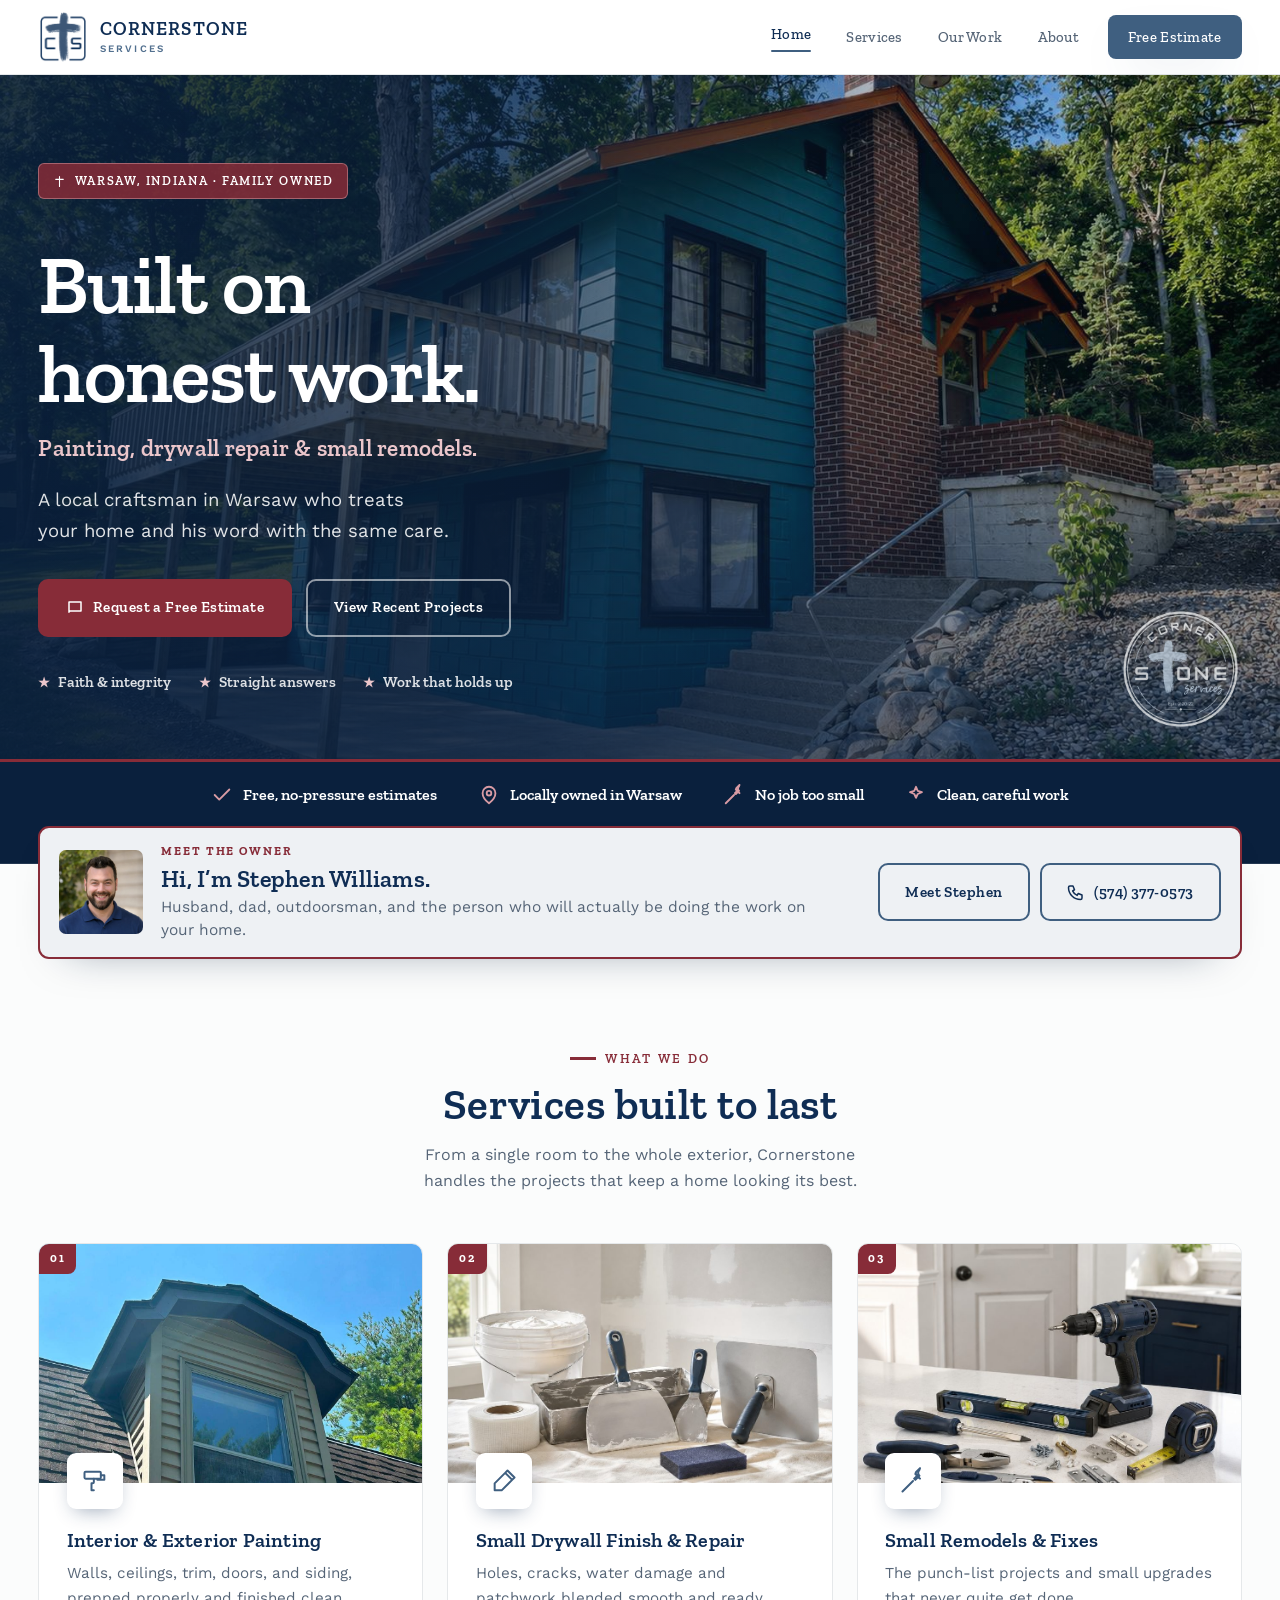
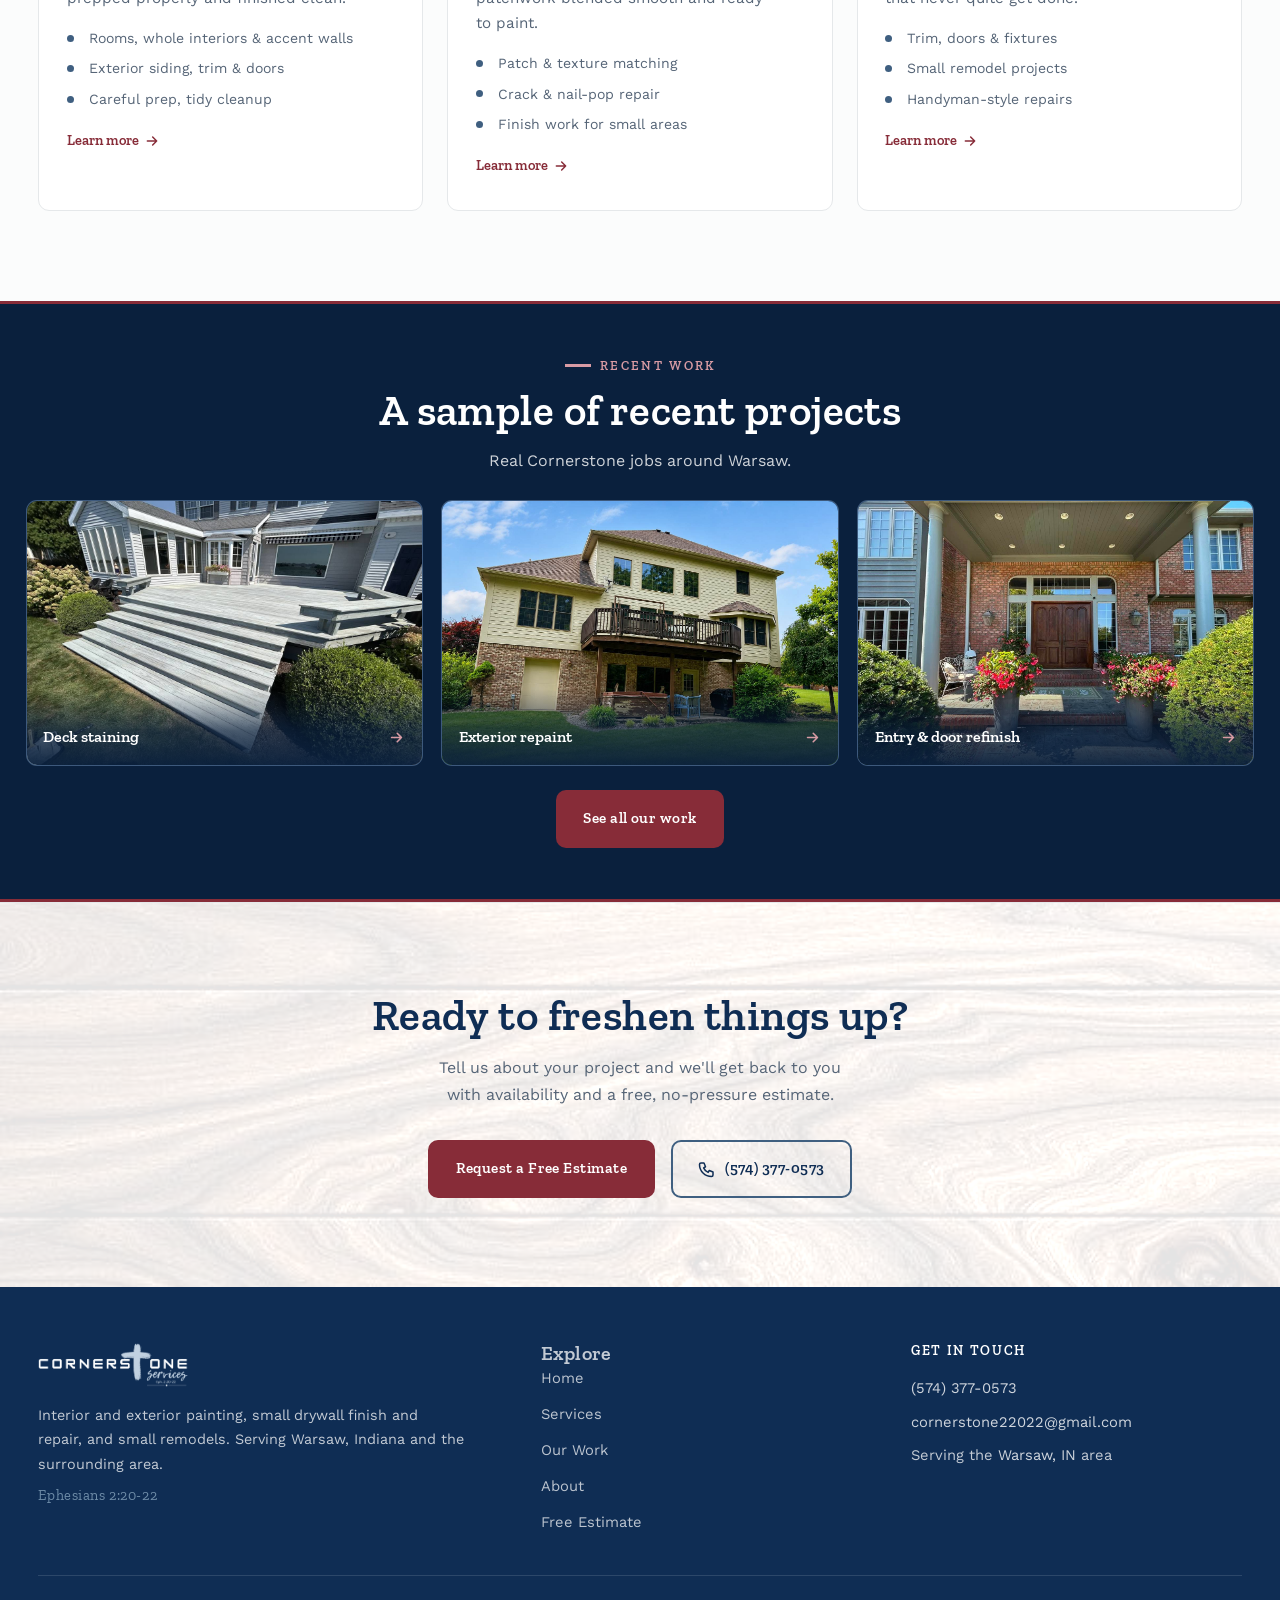
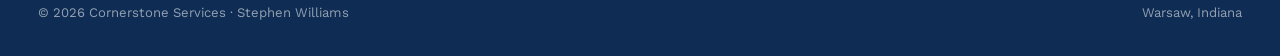
==== index.html @ 79e2321c "Enlarge the reels, centre the copy beside them, label the lightbox flip The clip now keeps its nativ" ====
<!DOCTYPE html>
<html lang="en">
<head>
<meta charset="UTF-8">
<meta name="viewport" content="width=device-width, initial-scale=1">
<meta name="color-scheme" content="light">
<meta name="supported-color-schemes" content="light">
<title>Cornerstone Services | House Painter in Warsaw, IN</title>
<meta name="description" content="Interior & exterior painting, small drywall finish and repair, and small remodels in Warsaw, Indiana. Honest, careful work from Stephen Williams. Request a free estimate.">
<link rel="canonical" href="https://alexharper24.github.io/cornerstone-services/">
<meta name="geo.region" content="US-IN"><meta name="geo.placename" content="Warsaw, Indiana">
<meta name="theme-color" content="#0F2D54">
<meta property="og:type" content="website">
<meta property="og:title" content="Cornerstone Services | Painting & Repairs in Warsaw, IN">
<meta property="og:description" content="Interior & exterior painting, drywall repair, and small remodels in Warsaw, Indiana. Request a free estimate.">
<meta property="og:url" content="https://alexharper24.github.io/cornerstone-services/">
<meta property="og:image" content="https://alexharper24.github.io/cornerstone-services/img/stephen-headshot.jpg">
<meta property="og:site_name" content="Cornerstone Services">
<meta name="twitter:card" content="summary_large_image">
<link rel="icon" type="image/png" href="img/favicon.png">
<link rel="preconnect" href="https://fonts.googleapis.com">
<link rel="preconnect" href="https://fonts.gstatic.com" crossorigin>
<link href="https://fonts.googleapis.com/css2?family=Zilla+Slab:wght@400;500;600;700&family=Work+Sans:wght@400;500;600;700&display=swap" rel="stylesheet">
<link rel="stylesheet" href="style.css?v=23">
<script type="application/ld+json">
{
  "@context":"https://schema.org",
  "@type":"HousePainter",
  "name":"Cornerstone Services",
  "description":"Interior and exterior painting, small drywall finish and repair, and small remodels serving Warsaw, Indiana and the surrounding area.",
  "image":"https://alexharper24.github.io/cornerstone-services/img/stephen-headshot.jpg",
  "url":"https://alexharper24.github.io/cornerstone-services/",
  "telephone":"+1-574-377-0573",
  "email":"cornerstone22022@gmail.com",
  "founder":"Stephen Williams",
  "priceRange":"$$",
  "address":{"@type":"PostalAddress","addressLocality":"Warsaw","addressRegion":"IN","addressCountry":"US"},
  "areaServed":"Warsaw, Indiana and surrounding area",
  "slogan":"Built on a solid foundation."
}
</script>
</head>
<body>

<!-- ===== HEADER ===== -->
<header class="nav">
  <div class="wrap">
    <a href="index.html" class="brand" aria-label="Cornerstone Services home">
      <img class="mark" src="img/logo-icon.png" alt="Cornerstone Services logo">
      <span class="name">CORNERSTONE<span>Services</span></span>
    </a>
    <nav class="nav-links" id="navLinks">
      <a href="index.html" class="active">Home</a>
      <a href="services.html">Services</a>
      <a href="work.html">Our Work</a>
      <a href="about.html">About</a>
      <a href="contact.html" class="nav-cta">Free Estimate</a>
    </nav>
    <button class="nav-toggle" id="navToggle" aria-label="Menu" aria-expanded="false">
      <span></span><span></span><span></span>
    </button>
  </div>
</header>

<!-- ===== HERO: wooded, project-led ===== -->
<section class="hero">
  <img class="hero-photo" src="img/work-exterior-paint.jpg?v=2" alt="Exterior repaint on a wooded lot in the Warsaw, Indiana area" width="1500" height="1125">
  <img class="hero-badge" src="img/logo-round-light.png" alt="">
  <div class="wrap reveal">
    <div class="hero-copy">
      <span class="hero-eyebrow">
        <svg viewBox="0 0 24 24" fill="none" stroke="currentColor" stroke-width="2" stroke-linecap="round" stroke-linejoin="round"><path d="M12 3v18M5 8h14"/></svg>
        Warsaw, Indiana &middot; Family Owned
      </span>

      <h1>Built on honest work.</h1>
      <p class="hero-sub">Painting, drywall repair &amp; small remodels.</p>

      <p class="lead">A local craftsman in Warsaw who treats your home and his word with the same care.</p>

      <div class="hero-cta">
        <a href="contact.html" class="btn btn-red">
          <svg viewBox="0 0 24 24" fill="none" stroke="currentColor" stroke-width="2" stroke-linecap="round" stroke-linejoin="round"><path d="M4 4h16v12H5.2L4 17.5z"/></svg>
          Request a Free Estimate
        </a>
        <a href="work.html" class="btn btn-outline-light">View Recent Projects</a>
      </div>

      <div class="hero-trust">
        <span>Faith &amp; integrity</span>
        <span>Straight answers</span>
        <span>Work that holds up</span>
      </div>
    </div>
  </div>
</section>

<!-- ===== TRUST STRIP ===== -->
<section class="stats">
  <div class="wrap reveal">
    <div class="stat"><span class="ic"><svg viewBox="0 0 24 24" fill="none" stroke="currentColor" stroke-width="2" stroke-linecap="round" stroke-linejoin="round"><path d="M20 6L9 17l-5-5"/></svg></span>Free, no-pressure estimates</div>
    <div class="stat"><span class="ic"><svg viewBox="0 0 24 24" fill="none" stroke="currentColor" stroke-width="2" stroke-linecap="round" stroke-linejoin="round"><path d="M12 21s7-5.5 7-11a7 7 0 0 0-14 0c0 5.5 7 11 7 11z"/><circle cx="12" cy="10" r="2.5"/></svg></span>Locally owned in Warsaw</div>
    <div class="stat"><span class="ic"><svg viewBox="0 0 24 24" fill="none" stroke="currentColor" stroke-width="2" stroke-linecap="round" stroke-linejoin="round"><path d="M14 6l4 4M3 21l9-9M17.5 2.5a3.5 3.5 0 0 0 0 5L14 11l-1-1 3.5-3.5a1.5 1.5 0 0 1-2-2L18 1z"/></svg></span>No job too small</div>
    <div class="stat"><span class="ic"><svg viewBox="0 0 24 24" fill="none" stroke="currentColor" stroke-width="2" stroke-linecap="round" stroke-linejoin="round"><path d="M12 3l1.9 4.6L18.5 9l-4.6 1.9L12 15l-1.9-4.1L5.5 9l4.6-1.4z"/></svg></span>Clean, careful work</div>
  </div>
</section>

<!-- ===== COMPACT STEPHEN INTRODUCTION (moved up, links to About) ===== -->
<section class="owner-strip">
  <div class="wrap reveal">
    <img src="img/stephen-headshot.jpg?v=3" alt="Stephen Williams, owner of Cornerstone Services in Warsaw, Indiana" width="1000" height="1249">
    <div>
      <span class="owner-kicker">Meet the Owner</span>
      <h2>Hi, I&rsquo;m Stephen Williams.</h2>
      <p>Husband, dad, outdoorsman, and the person who will actually be doing the work on your home.</p>
    </div>
    <div class="owner-actions">
      <a href="about.html" class="btn btn-ghost">Meet Stephen</a>
      <a href="tel:+15743770573" class="btn btn-ghost">
        <svg viewBox="0 0 24 24" fill="none" stroke="currentColor" stroke-width="2" stroke-linecap="round" stroke-linejoin="round"><path d="M4 4h4l2 5-2.5 1.5a11 11 0 0 0 6 6L15 14l5 2v4a2 2 0 0 1-2 2A16 16 0 0 1 2 6a2 2 0 0 1 2-2z"/></svg>
        (574) 377-0573
      </a>
    </div>
  </div>
</section>

<!-- ===== SERVICES ===== -->
<section>
  <div class="wrap">
    <div class="sec-head reveal">
      <span class="kicker">What We Do</span>
      <h2>Services built to last</h2>
      <p>From a single room to the whole exterior, Cornerstone handles the projects that keep a home looking its best.</p>
    </div>
    <div class="svc-grid">
      <a href="service-painting.html" class="svc-card has-photo reveal">
        <span class="svc-no">01</span>
        <div class="svc-photo"><img src="img/work-alcove-after.jpg" alt="Freshly painted window alcove trim and fascia on a Warsaw, IN home" width="1200" height="900" loading="lazy"></div>
        <div class="ic"><svg viewBox="0 0 24 24" fill="none" stroke="currentColor" stroke-width="1.7" stroke-linecap="round" stroke-linejoin="round"><rect x="3" y="4" width="14" height="6" rx="1"/><path d="M17 7h3v4h-6M11 10v3a1 1 0 0 1-1 1H9v6h2"/></svg></div>
        <h3>Interior &amp; Exterior Painting</h3>
        <p>Walls, ceilings, trim, doors, and siding, prepped properly and finished clean.</p>
        <ul>
          <li>Rooms, whole interiors &amp; accent walls</li>
          <li>Exterior siding, trim &amp; doors</li>
          <li>Careful prep, tidy cleanup</li>
        </ul>
        <span class="card-more">Learn more <svg viewBox="0 0 24 24" fill="none" stroke="currentColor" stroke-width="2.2" stroke-linecap="round" stroke-linejoin="round"><path d="M5 12h14M13 6l6 6-6 6"/></svg></span>
      </a>
      <a href="service-drywall.html" class="svc-card has-photo reveal">
        <span class="svc-no">02</span>
        <div class="svc-photo"><img src="img/svc-drywall.jpg" alt="Drywall knives, joint compound, tape and sanding sponge in a room being patched" width="900" height="675" loading="lazy"></div>
        <div class="ic"><svg viewBox="0 0 24 24" fill="none" stroke="currentColor" stroke-width="1.7" stroke-linecap="round" stroke-linejoin="round"><path d="M15 3l6 6-2 2-6-6zM13 5L4 14v6h6l9-9"/></svg></div>
        <h3>Small Drywall Finish &amp; Repair</h3>
        <p>Holes, cracks, water damage and patchwork blended smooth and ready to paint.</p>
        <ul>
          <li>Patch &amp; texture matching</li>
          <li>Crack &amp; nail-pop repair</li>
          <li>Finish work for small areas</li>
        </ul>
        <span class="card-more">Learn more <svg viewBox="0 0 24 24" fill="none" stroke="currentColor" stroke-width="2.2" stroke-linecap="round" stroke-linejoin="round"><path d="M5 12h14M13 6l6 6-6 6"/></svg></span>
      </a>
      <a href="service-remodel.html" class="svc-card has-photo reveal">
        <span class="svc-no">03</span>
        <div class="svc-photo"><img src="img/svc-remodel.jpg" alt="Cordless drill, level, tape measure and hinges laid out for a small remodel" width="900" height="675" loading="lazy"></div>
        <div class="ic"><svg viewBox="0 0 24 24" fill="none" stroke="currentColor" stroke-width="1.7" stroke-linecap="round" stroke-linejoin="round"><path d="M14 6l4 4M3 21l9-9M17.5 2.5a3.5 3.5 0 0 0 0 5L14 11l-1-1 3.5-3.5a1.5 1.5 0 0 1-2-2L18 1z"/></svg></div>
        <h3>Small Remodels &amp; Fixes</h3>
        <p>The punch-list projects and small upgrades that never quite get done.</p>
        <ul>
          <li>Trim, doors &amp; fixtures</li>
          <li>Small remodel projects</li>
          <li>Handyman-style repairs</li>
        </ul>
        <span class="card-more">Learn more <svg viewBox="0 0 24 24" fill="none" stroke="currentColor" stroke-width="2.2" stroke-linecap="round" stroke-linejoin="round"><path d="M5 12h14M13 6l6 6-6 6"/></svg></span>
      </a>
    </div>
  </div>
</section>

<!-- ===== RECENT WORK (3-up sample, links to Our Work) ===== -->
<section class="sec-dark work-3up-band">
  <div class="wrap">
    <div class="sec-head light center reveal">
      <span class="kicker">Recent Work</span>
      <h2>A sample of recent projects</h2>
      <p>Real Cornerstone jobs around Warsaw.</p>
    </div>
  </div>
  <div class="work-3up">
      <a class="work-card reveal" href="work.html">
        <img src="img/work-deck-after.jpg" alt="Multi level wood deck and steps stained a light grey" width="1200" height="900" loading="lazy">
        <span class="work-label">Deck staining
          <svg viewBox="0 0 24 24" fill="none" stroke="currentColor" stroke-width="2.2" stroke-linecap="round" stroke-linejoin="round"><path d="M5 12h14M13 6l6 6-6 6"/></svg>
        </span>
      </a>
      <a class="work-card reveal" href="work.html">
        <img src="img/work-exterior-home.jpg?v=2" alt="Freshly painted two-story home exterior in the Warsaw, IN area" width="1500" height="1125" loading="lazy">
        <span class="work-label">Exterior repaint
          <svg viewBox="0 0 24 24" fill="none" stroke="currentColor" stroke-width="2.2" stroke-linecap="round" stroke-linejoin="round"><path d="M5 12h14M13 6l6 6-6 6"/></svg>
        </span>
      </a>
      <a class="work-card reveal" href="work.html">
        <img src="img/work-entry-1.jpg" alt="Refinished front entrance with stained wood doors and painted portico" width="1500" height="1125" loading="lazy">
        <span class="work-label">Entry &amp; door refinish
          <svg viewBox="0 0 24 24" fill="none" stroke="currentColor" stroke-width="2.2" stroke-linecap="round" stroke-linejoin="round"><path d="M5 12h14M13 6l6 6-6 6"/></svg>
        </span>
      </a>
  </div>
  <div class="wrap">
    <div class="work-3up-more reveal">
      <a href="work.html" class="btn btn-red">See all our work</a>
    </div>
  </div>
</section>

<!-- ===== CTA RIBBON ===== -->
<section class="cta-ribbon">
  <div class="wrap reveal">
    <h2>Ready to freshen things up?</h2>
    <p>Tell us about your project and we'll get back to you with availability and a free, no-pressure estimate.</p>
    <div class="actions">
      <a href="contact.html" class="btn btn-red">Request a Free Estimate</a>
      <a href="tel:+15743770573" class="btn btn-outline-light">
        <svg viewBox="0 0 24 24" fill="none" stroke="currentColor" stroke-width="2" stroke-linecap="round" stroke-linejoin="round"><path d="M4 4h4l2 5-2.5 1.5a11 11 0 0 0 6 6L15 14l5 2v4a2 2 0 0 1-2 2A16 16 0 0 1 2 6a2 2 0 0 1 2-2z"/></svg>
        (574) 377-0573
      </a>
    </div>
  </div>
</section>

<!-- ===== FOOTER ===== -->
<footer class="footer">
  <div class="wrap">
    <div class="cols">
      <div>
        <img class="flogo" src="img/logo-mark-dark.png" alt="Cornerstone Services">
        <p>Interior and exterior painting, small drywall finish and repair, and small remodels. Serving Warsaw, Indiana and the surrounding area.</p>
        <p class="footer-verse">Ephesians 2:20-22</p>
      </div>
      <div>
        <h3>Explore</h3>
        <ul>
          <li><a href="index.html">Home</a></li>
          <li><a href="services.html">Services</a></li>
          <li><a href="work.html">Our Work</a></li>
          <li><a href="about.html">About</a></li>
          <li><a href="contact.html">Free Estimate</a></li>
        </ul>
      </div>
      <div>
        <h4>Get in touch</h4>
        <div class="fcontact">
          <a href="tel:+15743770573">(574) 377-0573</a>
          <a href="mailto:cornerstone22022@gmail.com">cornerstone22022@gmail.com</a>
          <span>Serving the <a href="https://www.google.com/maps/search/?api=1&amp;query=Warsaw%2C+IN">Warsaw, IN</a> area</span>
        </div>
      </div>
    </div>
    <div class="footer-bottom">
      <span>&copy; <span id="year">2026</span> Cornerstone Services · Stephen Williams</span>
      <span>Warsaw, Indiana</span>
    </div>
  </div>
</footer>

<script src="main.js?v=13"></script>
</body>
</html>
---- style.css ----
/* =========================================================
   Cornerstone Services — style.css
   Palette + type + layout + components. Recolor from :root.
   ========================================================= */

:root{
  /* iOS Safari inverts pages that do not declare a scheme. */
  color-scheme: light only !important;
  /* Brand palette (from brand sheet) */
  --ink:#0F2D54;          /* dark slate  */
  --ink-2:#1A3D5E;
  --green:#6E8CA8;
  --green-deep:#52708F;
  --blue:#3F5F80;
  --blue-deep:#2F4D6A;
  --mist:#EEF1F4;
  --white:#ffffff;

  /* Derived neutrals */
  --paper:#fbfcfc;
  --line:#e5e8ea;
  --ink-soft:#566577;
  --ink-faint:#8492A1;

  --maxw:1200px;
  --radius:16px;
  --radius-lg:22px;
  --shadow:0 24px 60px -28px rgba(15,45,84,.45);
  --shadow-sm:0 10px 30px -18px rgba(15,45,84,.4);
  --shadow-blue:0 18px 40px -20px rgba(63,95,128,.55);

  --head:'Zilla Slab',Georgia,'Times New Roman',serif;
  --body:'Work Sans','Segoe UI',system-ui,sans-serif;

  --ease:cubic-bezier(.4,.15,.2,1);
}

*{box-sizing:border-box;margin:0;padding:0}
html{scroll-behavior:smooth}
body{
  font-family:var(--body);
  color:var(--ink);
  background:var(--paper);
  line-height:1.65;
  -webkit-font-smoothing:antialiased;
  overflow-x:hidden;
}
img{max-width:100%;display:block}
a{color:inherit;text-decoration:none}
a[href^="tel:"]{white-space:nowrap}

h1,h2,h3,h4,.brand .name{font-family:var(--head);font-weight:600;line-height:1.08;letter-spacing:.01em}
h1{font-size:clamp(2.2rem,5.5vw,4rem)}
h2{font-size:clamp(1.7rem,3.6vw,2.7rem)}
h3{font-size:1.25rem}
/* Minimize awkward line breaks / orphans site-wide */
h1,h2,h3,h4{text-wrap:balance}
p,li{text-wrap:pretty}
.sec-head p,.page-hero p,.cta-ribbon p,.hero p.lead,.about-lead{text-wrap:balance}

.wrap{width:min(92%,var(--maxw));margin-inline:auto}
section{padding:clamp(3.5rem,7vw,6rem) 0}

/* ---------- Buttons ---------- */
.btn{
  display:inline-flex;align-items:center;gap:.55rem;
  font-family:var(--head);font-weight:600;font-size:.95rem;letter-spacing:.03em;
  padding:.9rem 1.6rem;border-radius:999px;border:2px solid transparent;
  cursor:pointer;transition:transform .25s var(--ease),background .25s var(--ease),box-shadow .25s var(--ease),color .25s var(--ease);
  white-space:nowrap;
}
.btn svg{width:18px;height:18px}
.btn-primary{background:var(--blue);color:#fff;box-shadow:var(--shadow-blue)}
.btn-green{background:var(--green);color:#fff;box-shadow:0 18px 40px -20px rgba(110,140,168,.6)}
.btn-ghost{background:transparent;color:var(--ink);border-color:var(--line)}
.btn-ghost.on-dark{color:#fff;border-color:rgba(255,255,255,.4)}
.btn-white{background:#fff;color:var(--ink);box-shadow:0 14px 34px -18px rgba(0,0,0,.5)}
@media (hover:hover){
  .btn-primary:hover{transform:translateY(-3px);background:var(--blue-deep)}
  .btn-white:hover{transform:translateY(-3px);background:var(--mist)}
  .btn-green:hover{transform:translateY(-3px);background:var(--green-deep)}
  .btn-ghost:hover{transform:translateY(-3px);border-color:var(--blue);color:var(--blue)}
  .btn-ghost.on-dark:hover{border-color:#fff;background:rgba(255,255,255,.12);color:#fff}
}

/* ---------- Header / Nav ---------- */
.nav{
  position:sticky;top:0;z-index:100;
  background:rgba(255,255,255,.92);
  backdrop-filter:saturate(140%) blur(10px);
  -webkit-backdrop-filter:saturate(140%) blur(10px);
  border-bottom:1px solid var(--line);
}
.nav .wrap{display:flex;align-items:center;justify-content:space-between;gap:1rem;height:74px}
.brand{display:flex;align-items:center;gap:.7rem}
.brand .mark{width:50px;height:50px;object-fit:contain}
.brand .name{display:flex;flex-direction:column;font-size:1.18rem;color:var(--ink);letter-spacing:.06em;line-height:1}
.brand .name span{font-family:var(--body);font-weight:600;font-size:.62rem;letter-spacing:.22em;color:var(--green-deep);margin-top:.28rem;text-transform:uppercase}
.nav-links{display:flex;align-items:center;gap:.4rem}
.nav-links a{
  font-family:var(--head);font-weight:500;font-size:.92rem;letter-spacing:.02em;
  padding:.5rem .9rem;border-radius:8px;color:var(--ink-soft);transition:color .2s,background .2s;
}
.nav-links a.active{color:var(--ink)}
.nav-links a:not(.nav-cta).active::after{content:"";display:block;height:2px;background:var(--blue);border-radius:2px;margin-top:3px}
@media (hover:hover){.nav-links a:not(.nav-cta):hover{color:var(--ink);background:var(--mist)}}
.nav-cta{color:#fff !important;background:var(--blue);padding:.6rem 1.25rem !important;margin-left:.5rem;box-shadow:var(--shadow-blue)}
@media (hover:hover){.nav-cta:hover{background:var(--blue-deep) !important}}
.nav-toggle{display:none;background:none;border:0;width:44px;height:44px;cursor:pointer;padding:10px}
.nav-toggle span{display:block;height:2.5px;width:100%;background:var(--ink);border-radius:2px;transition:transform .3s var(--ease),opacity .2s}
.nav-toggle span+span{margin-top:6px}

/* ---------- Hero (full-width navy statement) ---------- */
.hero{position:relative;background:var(--ink);color:#fff;text-align:center;overflow:hidden;padding-block:0}
.hero::before{content:"";position:absolute;top:-38%;right:-6%;width:520px;height:520px;border-radius:50%;
  background:radial-gradient(circle,rgba(63,95,128,.42),transparent 62%);pointer-events:none}
.hero::after{content:"";position:absolute;bottom:-44%;left:-6%;width:460px;height:460px;border-radius:50%;
  background:radial-gradient(circle,rgba(110,140,168,.22),transparent 64%);pointer-events:none}
.hero .wrap{position:relative;max-width:900px;padding:clamp(3.2rem,7vw,5.4rem) 0}
.hero-eyebrow{display:inline-flex;align-items:center;gap:.55rem;font-family:var(--head);font-weight:600;
  font-size:.8rem;letter-spacing:.16em;text-transform:uppercase;color:#a9c0d6;
  background:rgba(255,255,255,.08);padding:.45rem .95rem;border-radius:999px;margin-bottom:1.5rem}
.hero-eyebrow svg{width:15px;height:15px}
.hero h1{color:#fff}
.hero h1 .accent{color:var(--green)}
.hero p.lead{font-size:1.14rem;color:rgba(255,255,255,.86);margin:1.2rem auto 2rem;max-width:46ch}
.hero-cta{display:flex;flex-wrap:wrap;gap:.9rem;justify-content:center}
.hero-verse{margin-top:2rem;font-size:.88rem;color:rgba(255,255,255,.6);display:flex;align-items:center;justify-content:center;gap:.7rem}
.hero-verse::before{content:"";width:30px;height:2px;background:var(--green);border-radius:2px}
.hero-badge{position:absolute;right:clamp(1rem,4vw,2.6rem);bottom:clamp(1rem,4vw,2rem);width:clamp(74px,9vw,116px);height:auto;opacity:.9;pointer-events:none;z-index:1}
@media (max-width:680px){.hero-badge{display:none}}

/* ---------- Trust strip ---------- */
.stats{background:var(--blue);color:#fff;padding-block:0}
.stats .wrap{display:flex;flex-wrap:wrap;justify-content:center;align-items:center;gap:.85rem 2.6rem;padding:1.25rem 0}
.stat{display:flex;align-items:center;gap:.6rem;font-family:var(--head);font-weight:600;font-size:1rem;color:#fff}
.stat .ic{flex:none;width:22px;height:22px;color:#c4d6e6;display:grid;place-items:center}
.stat .ic svg{width:22px;height:22px}

/* ---------- Section heading ---------- */
.sec-head{text-align:center;max-width:60ch;margin:0 auto 3rem}
.sec-head .kicker{font-family:var(--head);font-weight:600;font-size:.8rem;letter-spacing:.18em;
  text-transform:uppercase;color:var(--blue);display:block;margin-bottom:.7rem}
.sec-head p{color:var(--ink-soft);margin-top:.9rem}
.sec-head.light .kicker{color:var(--green)}
.sec-head.light h2{color:#fff}
.sec-head.light p{color:rgba(255,255,255,.8)}

/* ---------- Services grid ---------- */
.svc-grid{display:grid;grid-template-columns:repeat(3,1fr);gap:1.5rem}
.svc-card{display:block;background:#fff;border:1px solid var(--line);border-radius:var(--radius);padding:2rem 1.7rem;color:inherit;
  transition:transform .3s var(--ease),box-shadow .3s var(--ease),border-color .3s;position:relative;overflow:hidden}
/* Optional photo header on a service card */
.svc-card.has-photo{padding-top:0}
.svc-card .svc-photo{margin:0 -1.7rem 0;aspect-ratio:16/10;overflow:hidden}
.svc-card .svc-photo img{width:100%;height:100%;object-fit:cover;display:block;transition:transform .5s var(--ease)}
@media (hover:hover){.svc-card:hover .svc-photo img{transform:scale(1.04)}}
.svc-card.has-photo .ic{margin-top:-30px;position:relative;z-index:1;box-shadow:0 8px 20px -8px rgba(15,45,84,.45);background:#fff}
.card-more{display:inline-flex;align-items:center;gap:.35rem;margin-top:1.1rem;font-family:var(--head);font-weight:600;font-size:.9rem;color:var(--blue)}
.card-more svg{width:16px;height:16px;transition:transform .25s var(--ease)}
@media (hover:hover){.svc-card:hover .card-more svg{transform:translateX(4px)}}
.svc-card::after{content:"";position:absolute;left:0;top:0;height:4px;width:100%;background:linear-gradient(90deg,var(--blue),var(--green));transform:scaleX(0);transform-origin:left;transition:transform .35s var(--ease)}
@media (hover:hover){.svc-card:hover{transform:translateY(-6px);box-shadow:var(--shadow);border-color:transparent}
  .svc-card:hover::after{transform:scaleX(1)}}
.svc-card .ic{width:56px;height:56px;border-radius:15px;display:grid;place-items:center;
  background:rgba(63,95,128,.12);color:var(--blue);margin-bottom:1.3rem}
.svc-card .ic svg{width:28px;height:28px}
.svc-card h3{margin-bottom:.6rem}
.svc-card p{color:var(--ink-soft);font-size:.95rem}
.svc-card ul{list-style:none;margin-top:1rem;display:grid;gap:.45rem}
.svc-card ul li{font-size:.88rem;color:var(--ink-soft);padding-left:1.4rem;position:relative}
.svc-card ul li::before{content:"";position:absolute;left:0;top:.55em;width:7px;height:7px;border-radius:50%;background:var(--green)}

/* ---------- Section background variants ---------- */
.band{background:linear-gradient(180deg,#E9EEF5 0%,#EEF2F7 100%)}      /* soft blue → green wash */
.tint{background:linear-gradient(180deg,#F0F4F8 0%,#F4F7FB 100%)}       /* lighter wash */
.tint-green{background:linear-gradient(180deg,#EEF2F7 0%,#F4F7FB 100%)}

/* Dark feature section (adds a strong color block mid-page) */
.sec-dark{background:var(--ink);color:#fff;position:relative;overflow:hidden}
.sec-dark::before{content:"";position:absolute;top:-32%;right:-8%;width:500px;height:500px;border-radius:50%;
  background:radial-gradient(circle,rgba(63,95,128,.24),transparent 60%);pointer-events:none}
.sec-dark::after{content:"";position:absolute;bottom:-40%;left:-6%;width:440px;height:440px;border-radius:50%;
  background:radial-gradient(circle,rgba(110,140,168,.17),transparent 62%);pointer-events:none}
.sec-dark .wrap{position:relative}
.sec-dark .why{background:rgba(255,255,255,.055);border-color:rgba(255,255,255,.12)}
.sec-dark .why h3{color:#fff}
.sec-dark .why p{color:rgba(255,255,255,.72)}
.sec-dark .why .ic{background:rgba(110,140,168,.2);color:#A9C0D6}

/* ---------- Featured / value band ---------- */
.why-grid{display:grid;grid-template-columns:repeat(4,1fr);gap:1.4rem}
.why{background:#fff;border-radius:var(--radius);padding:1.8rem 1.5rem;border:1px solid var(--line)}
.why .ic{width:48px;height:48px;border-radius:13px;display:grid;place-items:center;background:rgba(110,140,168,.14);color:var(--green-deep);margin-bottom:1rem}
.why .ic svg{width:24px;height:24px}
.why h3{font-size:1.05rem;margin-bottom:.4rem}
.why p{font-size:.9rem;color:var(--ink-soft)}

/* ---------- Split / about teaser ---------- */
.split{display:grid;grid-template-columns:1fr 1fr;gap:3rem;align-items:center}
.split .media{border-radius:var(--radius-lg);overflow:hidden;box-shadow:var(--shadow);border:1px solid var(--line)}
.split h2{margin-bottom:1.1rem}
.split p{color:var(--ink-soft);margin-bottom:1rem}
.split .btn{margin-top:.6rem}

/* ---------- Photo placeholder (until real photos arrive) ---------- */
.photo-ph{position:relative;background:
   linear-gradient(135deg,rgba(63,95,128,.12),rgba(110,140,168,.12)),var(--mist);
  display:grid;place-items:center;text-align:center;color:var(--ink-faint);
  border:1px dashed var(--blue);border-radius:var(--radius);min-height:220px;padding:1.5rem;overflow:hidden}
.photo-ph .ic{width:46px;height:46px;color:var(--blue);opacity:.8;margin-bottom:.8rem}
.photo-ph .ic svg{width:100%;height:100%}
.photo-ph .lbl{font-family:var(--head);font-weight:600;font-size:.95rem;color:var(--ink-soft);letter-spacing:.02em}
.photo-ph .sub{font-size:.75rem;letter-spacing:.08em;text-transform:uppercase;margin-top:.35rem;color:var(--ink-faint)}
.photo-ph.tall{min-height:340px}
.split .media .photo-ph{border-radius:0;border:0;min-height:420px}

/* ---------- Real photos ---------- */
.media img.portrait{width:100%;height:auto;display:block}
.back-link{display:inline-flex;align-items:center;gap:.4rem;font-family:var(--head);font-weight:600;font-size:.9rem;color:var(--blue);margin-bottom:1.4rem;transition:gap .2s var(--ease)}
.back-link svg{width:16px;height:16px}
@media (hover:hover){.back-link:hover{gap:.65rem}}
.g-item img{width:100%;height:auto;display:block}

/* ---------- Gallery ---------- */
.gallery-filters{display:flex;flex-wrap:wrap;gap:.6rem;justify-content:center;margin-bottom:2.5rem}
.gallery-filters button{font-family:var(--head);font-weight:600;font-size:.85rem;letter-spacing:.03em;
  padding:.55rem 1.2rem;border-radius:999px;border:1px solid var(--line);background:#fff;color:var(--ink-soft);cursor:pointer;transition:all .2s}
.gallery-filters button.active{background:var(--ink);color:#fff;border-color:var(--ink)}
@media (hover:hover){.gallery-filters button:hover{border-color:var(--blue);color:var(--blue)}
  .gallery-filters button.active:hover{color:#fff;border-color:var(--ink)}}
.gallery{columns:3;column-gap:1.2rem}
.g-item{break-inside:avoid;margin-bottom:1.2rem;border-radius:var(--radius);overflow:hidden;position:relative}
.g-item figcaption{position:absolute;left:0;right:0;bottom:0;padding:1.4rem 1.1rem .85rem;color:#fff;
  font-family:var(--head);font-weight:600;font-size:.92rem;letter-spacing:.02em;
  background:linear-gradient(to top,rgba(15,45,84,.85),rgba(15,45,84,.35) 55%,transparent)}
.gallery .g-item img{cursor:zoom-in}

/* ---------- Lightbox ---------- */
.lightbox{position:fixed;inset:0;z-index:200;background:rgba(15,45,84,.94);display:none;align-items:center;justify-content:center;padding:2rem;cursor:zoom-out}
.lightbox.open{display:flex}
.lightbox img{max-width:min(1100px,94vw);max-height:90vh;width:auto;height:auto;border-radius:10px;box-shadow:0 30px 80px -20px rgba(0,0,0,.7);cursor:default}
.lightbox .cap{position:absolute;left:0;right:0;bottom:1.3rem;text-align:center;color:rgba(255,255,255,.85);font-family:var(--head);font-weight:600;font-size:.95rem}
.lightbox-close{position:absolute;top:1rem;right:1.3rem;width:44px;height:44px;display:grid;place-items:center;background:rgba(255,255,255,.12);border:0;border-radius:50%;color:#fff;font-size:1.7rem;line-height:1;cursor:pointer;transition:background .2s;z-index:2}
@media (hover:hover){.lightbox-close:hover{background:rgba(255,255,255,.25)}}
.lightbox-nav{position:absolute;top:50%;transform:translateY(-50%);width:48px;height:48px;display:grid;place-items:center;background:rgba(255,255,255,.14);border:0;border-radius:50%;color:#fff;font-size:1.9rem;line-height:1;cursor:pointer;transition:background .2s;z-index:2}
.lightbox-nav.prev{left:1rem}
.lightbox-nav.next{right:1rem}
@media (hover:hover){.lightbox-nav:hover{background:rgba(255,255,255,.3)}}
.lightbox-count{position:absolute;top:1.15rem;left:50%;transform:translateX(-50%);color:rgba(255,255,255,.82);font-family:var(--head);font-weight:600;font-size:.85rem;letter-spacing:.05em}
.lightbox.single .lightbox-nav,.lightbox.single .lightbox-count{display:none}

/* Multi-photo album tile (one job, several photos) */
.album{position:relative}
.album img:not(:first-of-type){display:none}
.album-badge{position:absolute;top:.75rem;right:.75rem;z-index:2;display:inline-flex;align-items:center;gap:.35rem;background:rgba(15,45,84,.86);color:#fff;font-family:var(--head);font-weight:600;font-size:.72rem;letter-spacing:.02em;padding:.32rem .68rem;border-radius:999px}
.album-badge svg{width:14px;height:14px}

/* ---------- Before/After flip card ---------- */
.flip-card{aspect-ratio:4/3;perspective:1200px;position:relative}
.flip-card.portrait{aspect-ratio:3/4}   /* for tall phone-shot before/after pairs */
.flip-card .flip-inner{position:relative;width:100%;height:100%;transition:transform .6s var(--ease);transform-style:preserve-3d}
.flip-card.flipped .flip-inner{transform:rotateY(180deg)}
.flip-face{position:absolute;inset:0;backface-visibility:hidden;-webkit-backface-visibility:hidden;border-radius:var(--radius);overflow:hidden}
.flip-face img{width:100%;height:100%;object-fit:cover;display:block}
.flip-back{transform:rotateY(180deg)}
.flip-badge{position:absolute;top:.75rem;left:.75rem;z-index:2;background:rgba(15,45,84,.9);color:#fff;font-family:var(--head);font-weight:600;font-size:.7rem;letter-spacing:.09em;text-transform:uppercase;padding:.32rem .72rem;border-radius:999px}
.flip-toggle{position:absolute;bottom:.75rem;right:.75rem;z-index:3;display:inline-flex;align-items:center;gap:.35rem;background:rgba(255,255,255,.95);color:var(--ink);font-family:var(--head);font-weight:600;font-size:.72rem;padding:.42rem .8rem;border:0;border-radius:999px;cursor:pointer;box-shadow:0 5px 14px -5px rgba(0,0,0,.5);transition:background .2s,transform .2s}
.flip-toggle svg{width:14px;height:14px}
@media (hover:hover){.flip-toggle:hover{background:#fff;transform:translateY(-1px)}}
.g-item .photo-ph{min-height:260px}
.g-item:nth-child(3n) .photo-ph{min-height:320px}
.g-item:nth-child(3n+1) .photo-ph{min-height:210px}

/* ---------- CTA ribbon ---------- */
.cta-ribbon{background:linear-gradient(120deg,var(--blue),var(--blue-deep));color:#fff;text-align:center;position:relative;overflow:hidden}
.cta-ribbon::before{content:"";position:absolute;inset:0;background:radial-gradient(circle at 85% 20%,rgba(110,140,168,.35),transparent 45%)}
.cta-ribbon .wrap{position:relative}
.cta-ribbon h2{color:#fff;margin-bottom:1rem}
.cta-ribbon p{color:rgba(255,255,255,.9);max-width:50ch;margin:0 auto 2rem}
.cta-ribbon .btn-white{background:#fff;color:var(--blue-deep)}
@media (hover:hover){.cta-ribbon .btn-white:hover{transform:translateY(-3px);background:var(--mist)}}
.cta-ribbon .actions{display:flex;gap:1rem;justify-content:center;flex-wrap:wrap}

/* ---------- Page hero (interior pages) ---------- */
.page-hero{background:var(--ink);color:#fff;text-align:center;padding:clamp(1.9rem,4vw,2.8rem) 0 clamp(1.5rem,3vw,2.1rem);position:relative;overflow:hidden}
.page-hero::before{content:"";position:absolute;top:-40%;left:-10%;width:500px;height:500px;border-radius:50%;background:radial-gradient(circle,rgba(63,95,128,.25),transparent 60%)}
.page-hero::after{content:"";position:absolute;bottom:-50%;right:-8%;width:460px;height:460px;border-radius:50%;background:radial-gradient(circle,rgba(110,140,168,.18),transparent 60%)}
.page-hero .wrap{position:relative}
.page-hero .kicker{font-family:var(--head);font-weight:600;letter-spacing:.18em;text-transform:uppercase;font-size:.8rem;color:var(--green);display:block;margin-bottom:.55rem}
.page-hero h1{color:#fff;font-size:clamp(1.8rem,4vw,2.9rem)}
.page-hero p{color:rgba(255,255,255,.82);max-width:56ch;margin:.75rem auto 0}
.crumbs{font-size:.82rem;color:rgba(255,255,255,.6);margin-top:.9rem}
.crumbs a{color:rgba(255,255,255,.8)}

/* ---------- About ---------- */
.about-lead{font-size:1.15rem;color:var(--ink);font-weight:500}
.about-body p{color:var(--ink-soft);margin-bottom:1.1rem}
.faith-quote{border-left:4px solid var(--green);background:var(--mist);padding:1.6rem 1.8rem;border-radius:0 var(--radius) var(--radius) 0;margin:2rem 0}
.faith-quote p{font-family:var(--head);font-style:normal;font-size:1.15rem;color:var(--ink);margin-bottom:.5rem}
.faith-quote cite{font-style:normal;font-size:.85rem;color:var(--green-deep);letter-spacing:.05em}

/* ---------- Contact / form ---------- */
.contact-grid{display:grid;grid-template-columns:1.3fr .9fr;gap:2.5rem;align-items:start}
.form-card{background:#fff;border:1px solid var(--line);border-radius:var(--radius-lg);padding:clamp(1.6rem,3vw,2.4rem);box-shadow:var(--shadow-sm)}
.field{margin-bottom:1.2rem}
.field label{display:block;font-family:var(--head);font-weight:500;font-size:.85rem;letter-spacing:.03em;margin-bottom:.45rem;color:var(--ink)}
.field label .req{color:var(--blue)}
.field input,.field select,.field textarea{
  width:100%;font-family:var(--body);font-size:.95rem;color:var(--ink);
  padding:.8rem 1rem;border:1.5px solid var(--line);border-radius:11px;background:var(--paper);transition:border-color .2s,box-shadow .2s}
.field input:focus,.field select:focus,.field textarea:focus{outline:0;border-color:var(--blue);box-shadow:0 0 0 4px rgba(63,95,128,.12);background:#fff}
.field textarea{resize:vertical;min-height:130px}
.field-row{display:grid;grid-template-columns:1fr 1fr;gap:1.2rem}
.submit-row{margin-top:.4rem}
.submit-row .btn{width:100%;justify-content:center}
.btn.is-sending{opacity:.7;pointer-events:none}
.form-note{font-size:.8rem;color:var(--ink-faint);margin-top:.9rem;text-align:center}
.form-error{margin-top:1rem;background:#fdecec;border:1px solid #f5c2c2;color:#b23b3b;padding:.9rem 1.1rem;border-radius:11px;font-size:.9rem}
.form-thanks{text-align:center;padding:2rem 1rem}
.thanks-badge{width:74px;height:74px;border-radius:50%;background:rgba(110,140,168,.15);color:var(--green-deep);display:grid;place-items:center;margin:0 auto 1.3rem}
.thanks-badge svg{width:38px;height:38px}
.form-thanks h2{margin-bottom:.6rem}
.form-thanks p{color:var(--ink-soft)}

/* contact sidebar */
.contact-side{display:grid;gap:1.1rem}
.contact-row{display:flex;gap:1rem;align-items:flex-start;background:#fff;border:1px solid var(--line);border-radius:var(--radius);padding:1.2rem 1.3rem}
.contact-row .ic{flex:none;width:44px;height:44px;border-radius:12px;display:grid;place-items:center;background:var(--mist);color:var(--blue)}
.contact-row .ic svg{width:22px;height:22px}
.contact-row .ct-label{font-family:var(--head);font-weight:600;font-size:.78rem;letter-spacing:.1em;text-transform:uppercase;color:var(--ink-faint)}
.contact-row .ct-val{font-size:1rem;color:var(--ink);font-weight:500;word-break:break-word}
.contact-row .ct-val a{color:var(--blue-deep)}
.good-to-know{background:var(--ink);color:#fff;border-radius:var(--radius);padding:1.6rem 1.5rem}
.good-to-know h3{color:#fff;margin-bottom:1rem;font-size:1.1rem}
.good-to-know ul{list-style:none;display:grid;gap:.75rem}
.good-to-know li{font-size:.9rem;color:rgba(255,255,255,.85);padding-left:1.6rem;position:relative}
.good-to-know li::before{content:"";position:absolute;left:0;top:.5em;width:8px;height:8px;border-radius:50%;background:var(--green)}

/* how it works */
.steps{display:grid;grid-template-columns:repeat(4,1fr);gap:1.4rem;counter-reset:step}
.step{text-align:center;position:relative}
.step .n{width:54px;height:54px;border-radius:50%;background:var(--blue);color:#fff;font-family:var(--head);font-weight:700;font-size:1.3rem;display:grid;place-items:center;margin:0 auto 1rem;box-shadow:var(--shadow-blue)}
.step:nth-child(2) .n{background:var(--green);box-shadow:0 18px 40px -20px rgba(110,140,168,.6)}
.step:nth-child(3) .n{background:var(--ink)}
.step h3{font-size:1.02rem;margin-bottom:.4rem}
.step p{font-size:.88rem;color:var(--ink-soft)}

/* pricing / notes panel */
.panel{background:#fff;border:1px solid var(--line);border-radius:var(--radius-lg);padding:clamp(1.6rem,3vw,2.4rem);box-shadow:var(--shadow-sm)}
.panel h3{margin-bottom:1rem;display:flex;align-items:center;gap:.6rem}
.panel h3 svg{width:22px;height:22px;color:var(--blue)}
.panel p{color:var(--ink-soft);margin-bottom:1rem}
.panel ul{list-style:none;display:grid;gap:.6rem}
.panel ul li{padding-left:1.5rem;position:relative;color:var(--ink-soft);font-size:.95rem}
.panel ul li::before{content:"";position:absolute;left:0;top:.55em;width:8px;height:8px;border-radius:50%;background:var(--green)}

/* ---------- Footer ---------- */
.footer{background:var(--ink);color:rgba(255,255,255,.75);padding:3.5rem 0 2rem}
.footer .cols{display:grid;grid-template-columns:1.4fr 1fr 1fr;gap:2.5rem;margin-bottom:2.5rem}
.footer .brand .name{color:#fff}
.footer .flogo{width:150px;margin-bottom:1rem}
.footer p{font-size:.9rem;line-height:1.7}
.footer h4{font-family:var(--head);color:#fff;font-size:.85rem;letter-spacing:.12em;text-transform:uppercase;margin-bottom:1.1rem}
.footer ul{list-style:none;display:grid;gap:.6rem}
.footer ul a{font-size:.92rem;color:rgba(255,255,255,.72);transition:color .2s}
@media (hover:hover){.footer ul a:hover{color:var(--green)}}
.footer .fcontact{display:grid;gap:.6rem;font-size:.92rem}
.footer .fcontact a{color:rgba(255,255,255,.8)}
.footer-verse{color:var(--green);font-family:var(--head);letter-spacing:.04em;font-size:.9rem;margin-top:.4rem}
.footer-bottom{border-top:1px solid rgba(255,255,255,.12);padding-top:1.6rem;display:flex;justify-content:space-between;flex-wrap:wrap;gap:.6rem;font-size:.82rem;color:rgba(255,255,255,.55)}
.footer-bottom a{color:rgba(255,255,255,.7)}

/* ---------- Reveal animation ---------- */
.reveal{opacity:0;transform:translateY(26px);transition:opacity .7s var(--ease),transform .7s var(--ease)}
.reveal.in{opacity:1;transform:none}

/* ---------- Responsive ---------- */
@media (max-width:960px){
  .why-grid{grid-template-columns:1fr 1fr}
  .steps{grid-template-columns:1fr 1fr}
  .contact-grid{grid-template-columns:1fr}
  .split{grid-template-columns:1fr;gap:2rem}
  .footer .cols{grid-template-columns:1fr 1fr}
}
@media (max-width:860px){
  /* Bug 1 fix: don't trap the fixed drawer */
  .nav{backdrop-filter:none;-webkit-backdrop-filter:none;background:#fff}
  .nav-toggle{display:block;position:relative;z-index:120}
  .nav-links{
    position:fixed;top:0;right:0;bottom:0;height:100vh;height:100dvh;
    width:min(82%,330px);background:#fff;
    flex-direction:column;align-items:flex-start;justify-content:flex-start;
    padding:5.5rem 1.8rem 2rem;gap:.4rem;transform:translateX(100%);
    transition:transform .35s var(--ease);box-shadow:-20px 0 60px -24px rgba(15,45,84,.5);
    z-index:110;overflow-y:auto;
  }
  .nav-links.open{transform:none}
  .nav-links a{width:100%;font-size:1.05rem;padding:.8rem .6rem}
  .nav-links a:not(.nav-cta).active::after{display:none}
  .nav-cta{width:100%;justify-content:center;margin-left:0 !important;margin-top:.7rem}
  .nav-toggle.active span:nth-child(1){transform:translateY(8.5px) rotate(45deg)}
  .nav-toggle.active span:nth-child(2){opacity:0}
  .nav-toggle.active span:nth-child(3){transform:translateY(-8.5px) rotate(-45deg)}
  .nav-overlay{position:fixed;inset:0;background:rgba(15,45,84,.5);opacity:0;visibility:hidden;
    transition:opacity .35s var(--ease),visibility .35s var(--ease);z-index:105}
  .nav-overlay.open{opacity:1;visibility:visible}
}
@media (max-width:680px){
  .stats .wrap{grid-template-columns:1fr 1fr;gap:1.8rem}
  .svc-grid{grid-template-columns:1fr}
  .why-grid{grid-template-columns:1fr}
  .steps{grid-template-columns:1fr}
  .gallery{columns:2}
  .footer .cols{grid-template-columns:1fr}
  .field-row{grid-template-columns:1fr}
  .cta-ribbon .actions{flex-direction:column;align-items:stretch}
}
@media (max-width:420px){
  .gallery{columns:1}
  .brand .name{font-size:1rem}
}

/* ---------- Touch: neutralize hover so links need one tap ---------- */
@media (hover:none){
  .btn-primary:hover,.btn-green:hover,.btn-ghost:hover,.svc-card:hover,
  .cta-ribbon .btn:hover,.g-item:hover,.why:hover{transform:none}
  .btn-primary:hover{background:var(--blue)}
  .btn-green:hover{background:var(--green)}
  .cta-ribbon .btn-white:hover{background:#fff}
  .svc-card:hover::after{transform:scaleX(0)}
}


/* --------------------------------------------------------------------------
   Footer link tap targets (added 2026-08-06 after a rendered audit).
   Footer links measured 17-36px tall against the 44px minimum that both Apple
   and Google publish, so a fingertip overlapped the neighbouring link. Padding
   only: the text size is unchanged, and this is scoped to phones so desktop
   footer density stays exactly as it was.
   -------------------------------------------------------------------------- */
@media (max-width: 640px) {
  footer .cols a, footer .fcontact a { padding-top: 11px; padding-bottom: 11px; }
}


/* ==========================================================================
   MODERN HOMESTEAD THEME
   --------------------------------------------------------------------------
   Added 2026-09-05. Navy stays the primary brand colour; oxblood #872C38 is
   an accent only. Everything below was measured in a browser before landing:
   contrast figures quoted in the comments are real readings against the
   actual photos and surfaces, not estimates.
   ========================================================================== */
/* ==========================================================================
   PROPOSED THEME PACKAGE  ·  Modern Homestead
   --------------------------------------------------------------------------
   This block is the whole proposal. Nothing here has been written into
   style.css yet: the preview loads the real stylesheet above and layers these
   rules on top, so this block IS the diff to fold in once approved.
   Grouped in the order it would be added to style.css.
   ========================================================================== */

/* --- 1. New tokens (added; nothing renamed) ------------------------------ */
:root{
  --red:#872C38;            /* oxblood, primary accent            */
  --red-dark:#69212B;       /* hover / pressed                    */
  --red-tint:#F4E9EB;       /* pale wash for light surfaces       */
  --red-light:#D89BA4;      /* the accent, legible on navy        */
  --red-pale:#EBC6CB;       /* red-toned TEXT over the hero photo */
  --red-cream:#F2DCDF;      /* warm off-white body copy on oxblood      */
  --tile-edge:rgba(169,192,214,.8); /* steel-blue card edge, not neutral grey */
  --navy-deep:#0A203D;      /* darker ground than --ink           */
}

/* --- 1b. Wider shared container -----------------------------------------
   The nav sat at min(92%,1200px) while the hero used a separate 1360px
   container, so the logo landed 70px inside the hero copy. One container
   for everything fixes the alignment and widens the whole site a step. */
:root{ --maxw:1320px; }
.wrap{width:min(94%,var(--maxw))}

/* --- 1c. Header: let the nav actually fill its container ----------------
   main.js appends .nav-overlay into .nav .wrap. Its position:fixed rule
   lives INSIDE the max-width:860px block, so above 860px the overlay is a
   static, zero-width third flex item sitting at the container's right edge,
   and space-between parks the links in the MIDDLE. Measured at 1920: the
   Free Estimate button ended 315px short of the container edge while the
   logo sat flush left, which is what made the header look narrower than the
   rest of the page. Taking the overlay out of flow at every width fixes it.
   This is a pre-existing bug on the live site, not something the new theme
   introduced; widening the container just made it obvious. */
.nav-overlay{position:fixed}

/* --- 2. Retuned tokens: squarer corners, less "SaaS" --------------------- */
/*        (was --radius:16px / --radius-lg:22px)                            */
:root{
  --radius:11px;
  --radius-lg:14px;
}

/* --- 4. Buttons: rectangular, not pills --------------------------------- */
.btn{border-radius:10px}
.btn-red{background:var(--red);color:#fff}
.btn-outline-light{background:transparent;color:#fff;border-color:rgba(255,255,255,.55)}
@media (hover:hover){
  .btn-red:hover{background:var(--red-dark);transform:translateY(-2px)}
  .btn-outline-light:hover{background:rgba(255,255,255,.14);border-color:#fff;color:#fff}
}
@media (hover:none){
  .btn-red:hover{background:var(--red);transform:none}
}
/* Secondary/outline buttons had border-color:var(--line) #E5E8EA, which
   measured 1.09:1 on the grey card and 1.23:1 on white: no visible edge, and
   under the 3:1 WCAG asks for a UI component boundary. --blue is 5.86:1 and
   6.65:1, defined without competing with the red primary. */
.btn-ghost{border-color:var(--blue)}
@media (hover:hover){
  .btn-ghost:hover{border-color:var(--blue-deep);color:var(--blue-deep)}
}
/* De-pill the remaining pill-shaped chrome */
.gallery-filters button{border-radius:8px}
.flip-badge,.album-badge,.flip-toggle{border-radius:6px}

/* --- 5. Accent rule used as a section marker ---------------------------- */
.kicker{position:relative}
.sec-head .kicker{color:var(--red)}
.sec-head .kicker::before{
  content:"";display:inline-block;width:26px;height:3px;
  background:var(--red);vertical-align:middle;margin-right:.6rem;
  position:relative;top:-2px;
}
.sec-head.light .kicker{color:var(--red-light)}
.sec-head.light .kicker::before{background:var(--red-light)}

/* --- 6. HOMEPAGE HERO: project-led, wooded, navy scrim ------------------ */
.hero{
  min-height:clamp(540px,70vh,730px);
  display:flex;align-items:flex-end;
  text-align:left;background:var(--navy-deep);
}
.hero::before{display:none}          /* kill the old decorative blob        */
.hero-photo{
  position:absolute;inset:0;width:100%;height:100%;
  object-fit:cover;object-position:center 46%;
}
/* Repurpose the old blob pseudo-element as the readability scrim.
   Lightened so the wooded photo reads through: the right two thirds are
   close to clear, and the left column keeps just enough navy to hold the
   copy at AA. Verified against the photo's own pixels, not guessed. */
.hero::after{
  content:"";position:absolute;inset:0;top:auto;left:auto;
  width:100%;height:100%;border-radius:0;background:
    linear-gradient(90deg,
      rgba(10,32,61,.88) 0%,
      rgba(10,32,61,.72) 42%,
      rgba(10,32,61,.28) 72%,
      rgba(10,32,61,.10) 100%),
    linear-gradient(0deg, rgba(10,32,61,.55), transparent 62%);
}
.hero .wrap{
  position:relative;z-index:2;
  width:min(94%,var(--maxw));max-width:none;
  padding:clamp(3.8rem,7.5vw,5.5rem) 0 clamp(3rem,5vw,4rem);
}
.hero-copy{max-width:47rem}
.hero .hero-eyebrow{
  color:#fff;background:rgba(135,44,56,.85);
  border:1px solid rgba(216,155,164,.5);
  padding:.42rem .85rem;border-radius:6px;
  font-size:.78rem;letter-spacing:.13em;text-transform:uppercase;
}
.hero .hero-eyebrow svg{width:13px;height:13px;color:#fff}
.hero h1{
  font-size:clamp(2.6rem,6.4vw,5.2rem);letter-spacing:-.02em;
  margin:1.15rem 0 0;max-width:38rem;
}
.hero .hero-sub{
  font-family:var(--head);font-weight:600;
  font-size:clamp(1.05rem,1.9vw,1.45rem);
  /* --red-pale, not --red-light: this line is 17px bold on phones, under the
     18.66px large-text cutoff, so it needs 4.5:1. #D89BA4 measured 3.71:1
     against the lightened scrim; #EBC6CB measures 5.46:1. */
  color:var(--red-pale);margin:.65rem 0 0;letter-spacing:.01em;
}
.hero p.lead{
  font-size:1.16rem;color:rgba(255,255,255,.88);
  margin:1.15rem 0 2rem;max-width:34rem;
}
.hero .hero-cta{justify-content:flex-start}
.hero-trust{
  display:flex;flex-wrap:wrap;gap:.5rem 1.7rem;margin-top:2.1rem;
  font-family:var(--head);font-weight:600;font-size:.95rem;
  color:rgba(255,255,255,.86);
}
.hero-trust span{display:inline-flex;align-items:center;gap:.5rem}
.hero-trust span::before{content:"\2605";color:var(--red-pale);font-size:.85em}
.hero-badge{opacity:.72;z-index:2}

/* --- 7. Trust strip: darker ground, red hairline ------------------------ */
.stats{
  background:var(--navy-deep);
  border-top:3px solid var(--red);
  border-bottom:1px solid rgba(255,255,255,.1);
}
.stats .ic{color:var(--red-light)}
/* Extra bottom padding so the owner card below overlaps EMPTY navy rather
   than this strip's text. Without it the card's top edge cut 17px off all
   four trust items, hiding most of their height. */
.stats .wrap{padding-bottom:3.4rem}

/* --- 8. Compact Stephen introduction ----------------------------------- */
/*        Raised card, squared, red base rule. Overlaps the strip above on
          desktop only; stacks flat and full width on phones.              */
.owner-strip{padding-block:0;background:transparent;position:relative;z-index:4}
.owner-strip .wrap{
  display:grid;grid-template-columns:84px 1fr auto;
  align-items:center;gap:1.15rem;
  /* No bottom margin: the next section already brings its own 96px top
     padding, and stacking both gave a 168px void under the card. */
  margin-top:-38px;margin-bottom:0;
  padding:.9rem 1.15rem;
  background:var(--mist);                 /* light grey, in palette */
  border:2px solid var(--red);            /* framed all the way round */
  border-radius:var(--radius);
  box-shadow:0 18px 44px -30px rgba(10,32,61,.5);
}
.owner-strip img{
  width:84px;height:84px;object-fit:cover;object-position:center 18%;
  border-radius:7px;
}
.owner-strip .owner-kicker{
  display:block;font-family:var(--head);font-weight:700;
  font-size:.74rem;letter-spacing:.16em;text-transform:uppercase;
  color:var(--red);margin-bottom:.3rem;
}
.owner-strip .owner-kicker{margin-bottom:.2rem}
.owner-strip h2{font-size:clamp(1.2rem,2vw,1.5rem);margin:0 0 .2rem;line-height:1.15}
.owner-strip p{color:var(--ink-soft);margin:0;font-size:.97rem;line-height:1.5}
.owner-strip .btn{white-space:nowrap}
/* Meet Stephen + tap-to-call as a matched secondary pair. Both stay outline
   rather than red: the red is reserved for "Request a Free Estimate" so the
   primary action keeps its meaning. */
.owner-strip .owner-actions{display:flex;align-items:center;gap:.6rem}

/* --- 9. Services: field-note numbering, red accents -------------------- */
.svc-card{border-radius:var(--radius)}
.svc-card .svc-photo{aspect-ratio:16/10}
.svc-card::after{background:var(--red)}         /* was a blue/green gradient */
.svc-card .ic{border-radius:9px}
.svc-card ul li::before{background:var(--blue)} /* keep bullets navy, not red */
.svc-no{
  position:absolute;top:0;left:0;z-index:2;
  font-family:var(--head);font-weight:700;font-size:.74rem;letter-spacing:.14em;
  color:#fff;background:var(--red);padding:.34rem .68rem;
  border-radius:0 0 8px 0;
}
.svc-card .card-more{color:var(--red)}

/* --- 10. Values band: flatter and ruled ------------------------------- */
.sec-dark{background:var(--navy-deep)}
.sec-dark::before,.sec-dark::after{display:none}
/* Oxblood tiles on the navy band: 1.90:1 apart plus a full hue shift, which
   is the same pairing the recent-work band uses, just inverted. Body copy is
   a warm off-white rather than translucent white, because white over a
   saturated red greys it out (the mistake the first veiled tiles made). */
.sec-dark .why{
  background:var(--red);
  border:1px solid var(--red-light);
  border-radius:var(--radius);box-shadow:none;
}
.sec-dark .why h3{color:#fff}
.sec-dark .why p{color:var(--red-cream)}
.sec-dark .why .ic{background:rgba(255,255,255,.14);color:#fff;border-radius:9px}

/* --- 10c. Recent-work 3-up ---------------------------------------------
   Captions sit ON the photo over a scrim, the same treatment .g-item
   figcaption already uses on the Our Work page, rather than in a separate
   bar underneath. The bar version read as a slab bolted to the bottom of
   each picture and made the row look assembled from parts; this way the
   photo is the card and the whole band gets quieter.
   Photos are pinned to a uniform 3/2 with object-fit:cover, because the
   sources are 1200x900 and 1500x1125 and an unpinned grid would step. */
.work-3up{display:grid;grid-template-columns:repeat(3,1fr)}
.work-card{
  display:block;position:relative;overflow:hidden;color:#fff;
  border-radius:var(--radius);
  border:1px solid rgba(169,192,214,.3);
  background:var(--ink);
  transition:transform .3s var(--ease),box-shadow .3s var(--ease),border-color .3s var(--ease);
}
.work-card img{
  /* height:auto is required: the width/height attributes apply as
     presentational hints and a hint of height:900px beats aspect-ratio,
     which only computes a height when height is auto. */
  width:100%;height:auto;aspect-ratio:3/2;
  object-fit:cover;display:block;
  transition:transform .5s var(--ease);
}
.work-label{
  position:absolute;left:0;right:0;bottom:0;z-index:1;
  display:flex;align-items:center;justify-content:space-between;gap:.6rem;
  padding:2.2rem 1.05rem .9rem;
  font-family:var(--head);font-weight:600;font-size:1rem;color:#fff;
  /* Measured against the real photos: the weakest label sat at 4.71:1 with a
     .92/.55 ramp, which passes but leaves no room if a photo is swapped for a
     brighter one. This ramp holds the worst case comfortably clear. */
  background:linear-gradient(to top,
    rgba(10,32,61,.96), rgba(10,32,61,.72) 45%, rgba(10,32,61,.25) 78%, transparent);
}
.work-label svg{width:17px;height:17px;flex:0 0 auto;color:var(--red-light);
  transition:transform .25s var(--ease)}
@media (hover:hover){
  .work-card:hover{transform:translateY(-5px);border-color:rgba(169,192,214,.6);
    box-shadow:0 22px 46px -26px rgba(0,0,0,.6)}
  .work-card:hover img{transform:scale(1.05)}
  .work-card:hover .work-label svg{transform:translateX(4px)}
}
@media (hover:none){
  .work-card:hover{transform:none;box-shadow:none}
  .work-card:hover img{transform:none}
}
.work-3up-more{
  display:flex;flex-direction:column;align-items:center;gap:.8rem;
  text-align:center;
}

/* --- 10d. Recent-work band: navy ground, red accents ------------------
   The 1320px site container left a lot of dead ground either side of the
   photos on a wide monitor, and the standard 96px section padding made the
   band the tallest thing on the page, so the grid gets its own much wider
   container and the band its own tighter rhythm.
   Navy is the primary here and red is reserved for accents: the top hairline,
   the kicker, the card arrows and the closing button. */
.work-3up-band{
  background:var(--navy-deep);
  /* Framed on both edges. With white above and the white CTA below, a single
     top rule left the band looking like it just stopped at the bottom. */
  border-top:3px solid var(--red);
  border-bottom:3px solid var(--red);
  padding-block:clamp(2.6rem,4vw,3.6rem);
}
.work-3up-band .sec-head{margin-bottom:1.6rem}
.work-3up{
  position:relative;z-index:1;
  width:min(96%,1920px);margin-inline:auto;
  gap:1.15rem;
}
.work-3up-more{margin-top:1.5rem}
/* --- 11. A reel beside a service description ---------------------------
   The clip now keeps its natural 9/16 and the COPY centres against it, rather
   than the copy setting the row height and the clip cropping to fit. That is
   what lets the clip get big without losing any picture: at 340px wide it is
   604px tall and nothing is cropped at all.
   Three grid areas so the back link sits directly above the copy column
   instead of at the container edge, while the clip spans both rows. */
.svc-flank{
  display:grid;
  /* 62ch, not 68: ch is the width of "0", wider than an average character in
     Work Sans, so a 68ch track measured 79 real characters per line. 62ch
     measures 60, counted from rendered line boxes. */
  grid-template-columns:minmax(0,62ch) auto;
  grid-template-rows:auto 1fr;
  justify-content:center;
  gap:0 clamp(1.4rem,3vw,3rem);
  align-items:center;
}
/* Row 1 of the copy column: whatever leads the section (a back link, or a
   section heading) sits directly above the copy rather than at the
   container edge, which the centred grid would otherwise pull it away from. */
.svc-flank .back-link,
.svc-flank .sec-head{grid-column:1;grid-row:1;align-self:end;margin:0 0 1.2rem;
  text-align:left;max-width:none}
.svc-flank .svc-copy{grid-column:1;grid-row:2;min-width:0;align-self:center}
/* Row 2 only, not spanning both: spanning made the clip centre on the whole
   grid while the copy centred on row 2, leaving them 21px out. Sharing one
   row means both centre on the same box. */
.svc-flank .reel-col{grid-column:2;grid-row:2;align-self:center}

.reel-col{
  display:flex;flex-direction:column;
  width:clamp(220px,24vw,340px);
  margin:0;
}
.reel-col .reel-media{
  flex:0 0 auto;width:100%;
  position:relative;overflow:hidden;
  border:2px solid var(--ink);border-radius:var(--radius);
  background:var(--ink);
  box-shadow:0 18px 44px -30px rgba(10,32,61,.55);
}
.reel-col .reel-media video{
  display:block;width:100%;height:auto;
  aspect-ratio:9/16;                /* native, so nothing is cropped */
  object-fit:cover;background:var(--ink);
}
/* Small red flag, same accent language as the work band */
.reel-col .reel-media::after{
  content:"On the job";
  position:absolute;top:0;left:0;z-index:2;
  font-family:var(--head);font-weight:700;font-size:.62rem;
  letter-spacing:.12em;text-transform:uppercase;
  color:#fff;background:var(--red);padding:.28rem .55rem;
  border-radius:0 0 8px 0;
}
.reel-col figcaption{
  margin-top:.6rem;text-align:center;
  font-family:var(--head);font-weight:600;font-size:.85rem;
  color:var(--ink-soft);line-height:1.35;
}

/* Narrow: one column, everything back in source order */
@media (max-width:820px){
  .svc-flank{grid-template-columns:1fr;grid-template-rows:auto;justify-items:center;gap:1.4rem 0}
  .svc-flank .back-link,
  .svc-flank .sec-head,
  .svc-flank .svc-copy,
  .svc-flank .reel-col{grid-column:1;grid-row:auto}
  .svc-flank .back-link,
  .svc-flank .sec-head{justify-self:start;margin-bottom:0}
  .svc-flank .svc-copy{justify-self:stretch}
  .reel-col{width:min(80%,300px)}
}

/* --- 11b. Lightbox flip control ----------------------------------------
   Before/after pairs get a labelled button instead of the generic arrows,
   because "See before" states what will happen and a chevron does not. The
   arrows stay for multi-photo albums, where stepping is the right idea. */
.lightbox-flip{
  position:absolute;left:50%;bottom:clamp(3.6rem,7vh,5rem);
  transform:translateX(-50%);z-index:4;
  display:none;align-items:center;gap:.5rem;
  padding:.7rem 1.3rem;border:0;border-radius:10px;cursor:pointer;
  font-family:var(--head);font-weight:700;font-size:.95rem;letter-spacing:.02em;
  color:#fff;background:var(--red);
  box-shadow:0 12px 30px -12px rgba(0,0,0,.7);
  transition:background .2s var(--ease),transform .2s var(--ease);
}
.lightbox.is-pair .lightbox-flip{display:inline-flex}
.lightbox.is-pair .lightbox-nav{display:none}
.lightbox-flip svg{width:17px;height:17px}
@media (hover:hover){
  .lightbox-flip:hover{background:var(--red-dark);transform:translateX(-50%) translateY(-2px)}
}
@media (hover:none){
  .lightbox-flip:hover{background:var(--red);transform:translateX(-50%)}
}

/* --- 12. CTA ribbon ----------------------------------------------------
   White by default so the red CTA carries the section and the navy footer
   below reads as a deliberate close. The preview bar swaps in the original
   lighter-blue gradient for comparison. */
.cta-ribbon{
  background:#fff;color:var(--ink);border-top:1px solid var(--line);
}
/* Real walnut grain from img/rich-wood-grain-stockcake.jpg, whitewashed so the
   band still reads white. It runs on the ::before layer (the base rule used
   this for a radial glow) rather than as a background on the section itself,
   so the filter never touches the text.
   cover + no-repeat on purpose: the source is 672x384 and a photo like this
   does NOT tile seamlessly, so repeating it would put a visible vertical seam
   down the section. One stretched instance has no seam, and the softness from
   upscaling is invisible once the image is this washed out. */
.cta-ribbon::before{
  display:block;content:"";
  position:absolute;inset:0;z-index:0;pointer-events:none;
  background:url("img/rich-wood-grain-stockcake.jpg") center/cover no-repeat;
  /* Tuned by measurement, not by eye. Body copy on this band needs 4.5:1,
     which means the darkest grain pixel has to stay above ~228. That caps the
     texture's whole tonal range at about 26 levels, so the only question is
     how to spend them. Counter-intuitively contrast goes UP, not down:
     contrast() pivots around mid-grey, so contrast(<1) drags the wood toward
     grey and made the band look dirty (mean 213, body text failed at 3.38:1).
     contrast(1.3) keeps the wood's natural range, brightness lifts it near
     white, and a low opacity spends the 26 levels. Result: mean 242, darkest
     229, body 4.73:1, heading 10.94:1. */
  filter:grayscale(.5) brightness(2.4) contrast(1.3);
  opacity:.10;
}
.cta-ribbon .wrap{position:relative;z-index:1}
.cta-ribbon h2{color:var(--ink)}
.cta-ribbon p{color:var(--ink-soft)}
.cta-ribbon .btn-outline-light{color:var(--ink);border-color:var(--blue);background:transparent}
@media (hover:hover){
  .cta-ribbon .btn-outline-light:hover{border-color:var(--blue);color:var(--blue);background:var(--mist)}
}
.cta-ribbon a:focus-visible{outline-color:var(--red)}

/* Variant: the original lighter blue */
body.cta-blue .cta-ribbon{background:linear-gradient(120deg,var(--blue),var(--blue-deep));color:#fff;border-top:0}
body.cta-blue .cta-ribbon::before{display:none}   /* grain is lost on the gradient anyway */
body.cta-blue .cta-ribbon h2{color:#fff}
body.cta-blue .cta-ribbon p{color:rgba(255,255,255,.9)}
body.cta-blue .cta-ribbon .btn-outline-light{color:#fff;border-color:rgba(255,255,255,.55)}
body.cta-blue .cta-ribbon a:focus-visible{outline-color:#fff}

/* --- 13. Accessibility: visible keyboard focus, honoured reduced motion  */
a:focus-visible,button:focus-visible,
input:focus-visible,select:focus-visible,textarea:focus-visible{
  outline:3px solid var(--red);
  outline-offset:3px;
  border-radius:4px;
}
.hero a:focus-visible,.sec-dark a:focus-visible,
.stats a:focus-visible,.footer a:focus-visible{
  outline-color:#fff;
}
@media (prefers-reduced-motion: reduce){
  *,*::before,*::after{
    animation-duration:.001ms !important;animation-iteration-count:1 !important;
    transition-duration:.001ms !important;scroll-behavior:auto !important;
  }
  .reveal{opacity:1 !important;transform:none !important}
}
/* prefers-reduced-motion is handled in JS too: the clip is never started, so
   the poster frame is what the visitor sees. */

/* --- 14. Responsive ---------------------------------------------------- */
@media (max-width:860px){
  .work-3up{grid-template-columns:1fr 1fr}
  .owner-strip .wrap{grid-template-columns:76px 1fr;margin-top:-30px}
  .owner-strip img{width:76px;height:76px}
  .owner-strip .owner-actions{grid-column:1 / -1;width:100%}
  .owner-strip .owner-actions .btn{flex:1;justify-content:center}
}
@media (max-width:680px){
  .hero{min-height:0}
  .hero .wrap{padding:clamp(3rem,10vw,4rem) 0 clamp(2.6rem,8vw,3.4rem)}
  .hero::after{background:
      linear-gradient(90deg, rgba(10,32,61,.84), rgba(10,32,61,.72)),
      linear-gradient(0deg, rgba(10,32,61,.6), transparent 66%);}
  .hero h1{font-size:clamp(2.35rem,10vw,3rem)}
  .hero p.lead{font-size:1.05rem}
  .hero .hero-cta{flex-direction:column;align-items:stretch}
  .hero .hero-cta .btn{justify-content:center}
  .hero-trust{gap:.45rem 1.2rem}
  .work-3up{grid-template-columns:1fr;gap:1.1rem}
  .stats .wrap{padding-bottom:2.6rem}
  .owner-strip .wrap{
    grid-template-columns:64px 1fr;gap:.9rem;padding:.85rem .95rem;margin-top:-24px;
  }
  .owner-strip img{width:64px;height:64px}
  .owner-strip p{font-size:.94rem}
  /* Two side-by-side buttons plus a phone number is too tight at 390 */
  .owner-strip .owner-actions{flex-direction:column;gap:.5rem}
  .owner-strip .owner-actions .btn{width:100%}
}
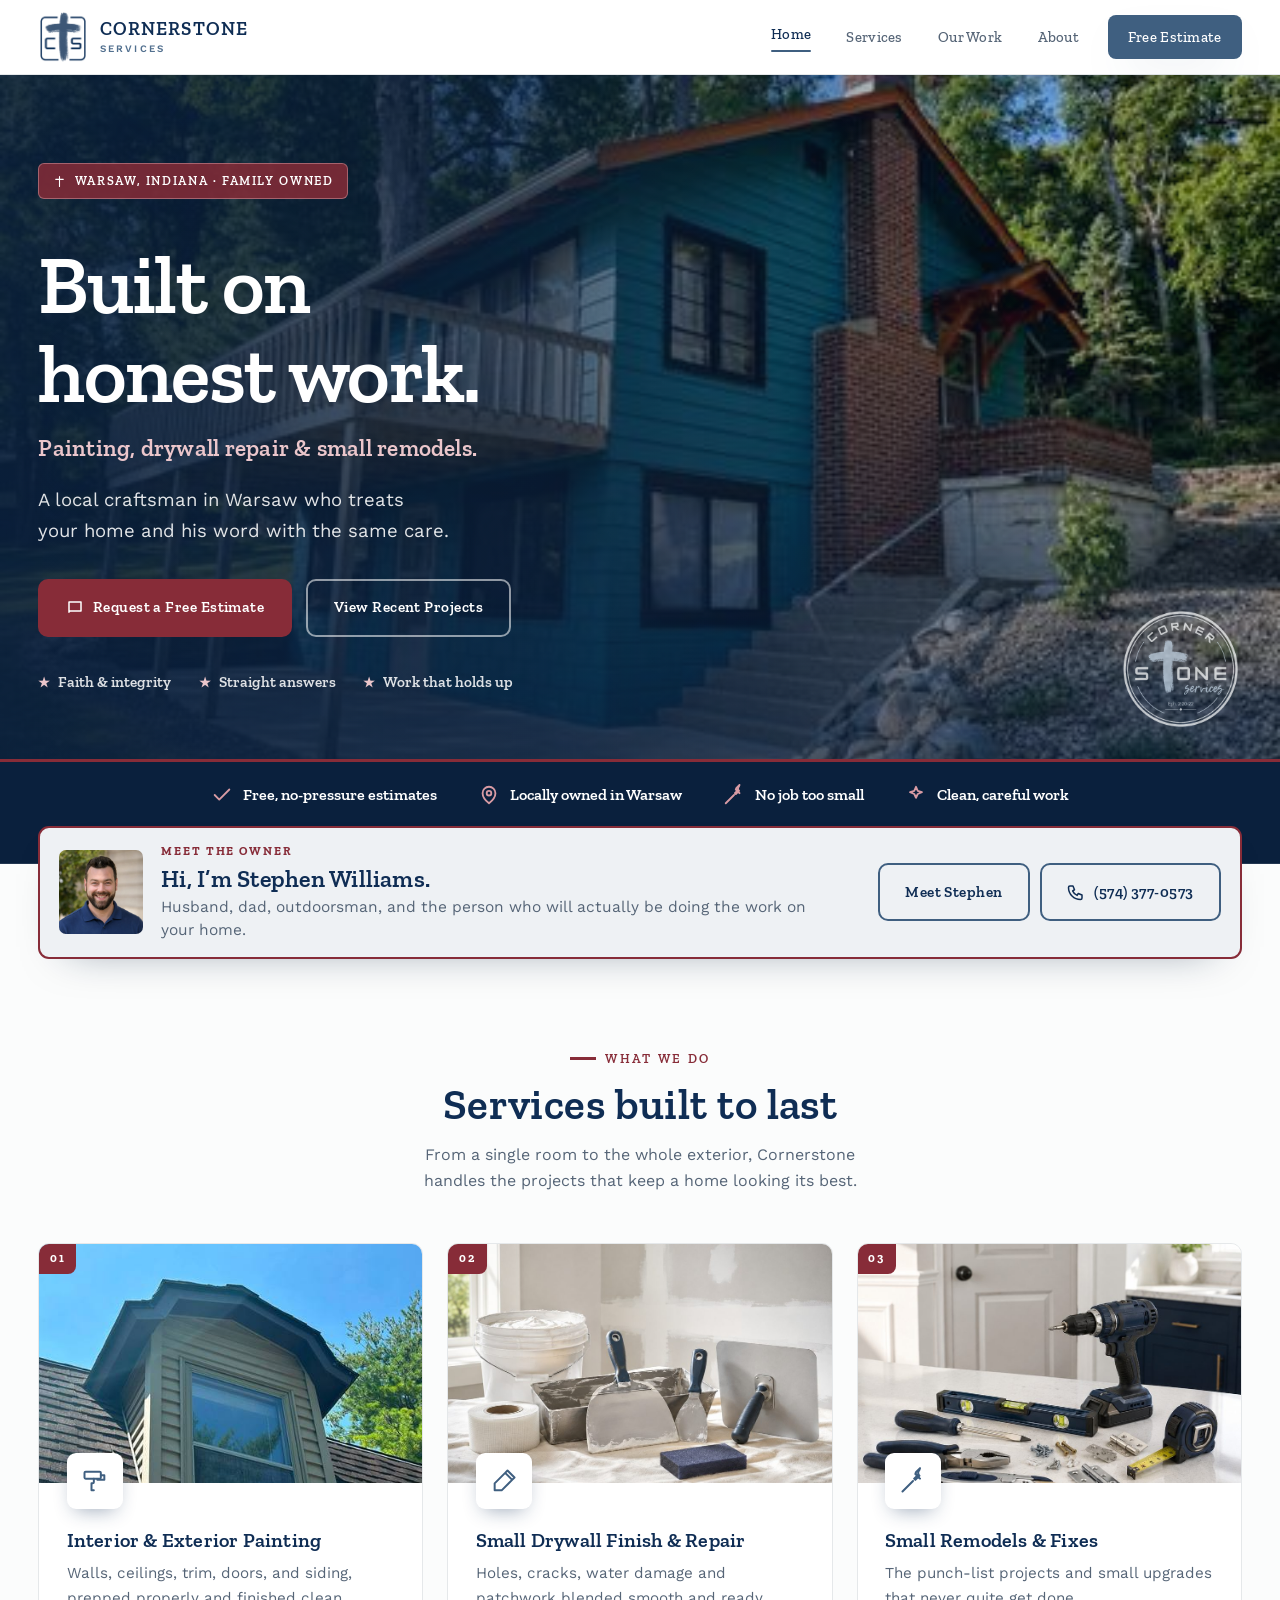
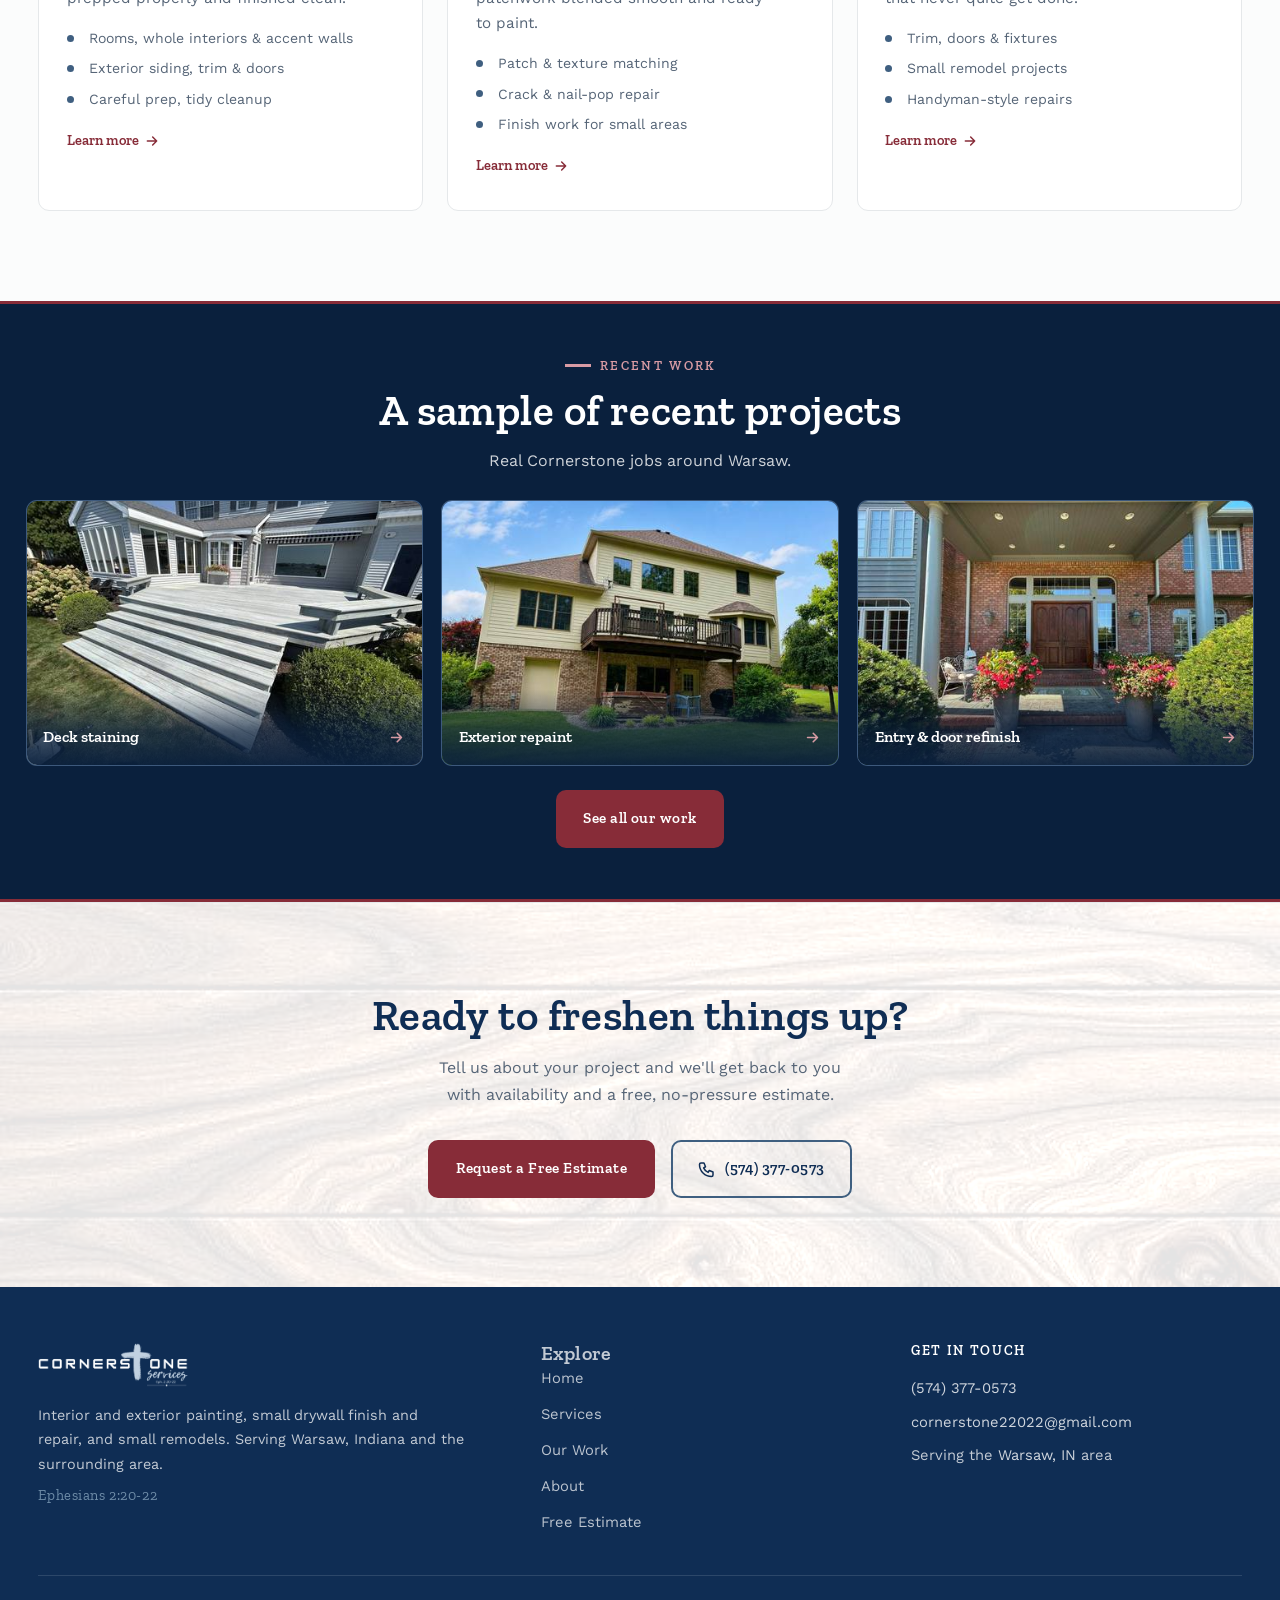
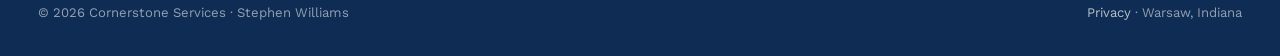
==== commit 8a9489a9: "Add responsive images, a privacy policy, and the repo's CLAUDE.md srcset on all 20 gallery images, w" ====
--- a/index.html
+++ b/index.html
@@ -6,7 +6,7 @@
 <meta name="color-scheme" content="light">
 <meta name="supported-color-schemes" content="light">
 <title>Cornerstone Services | House Painter in Warsaw, IN</title>
-<meta name="description" content="Interior & exterior painting, small drywall finish and repair, and small remodels in Warsaw, Indiana. Honest, careful work from Stephen Williams. Request a free estimate.">
+<meta name="description" content="Interior and exterior painting, small drywall repair, and small remodels in Warsaw, Indiana. Honest, careful work from Stephen Williams.">
 <link rel="canonical" href="https://alexharper24.github.io/cornerstone-services/">
 <meta name="geo.region" content="US-IN"><meta name="geo.placename" content="Warsaw, Indiana">
 <meta name="theme-color" content="#0F2D54">
@@ -17,11 +17,11 @@
 <meta property="og:image" content="https://alexharper24.github.io/cornerstone-services/img/stephen-headshot.jpg">
 <meta property="og:site_name" content="Cornerstone Services">
 <meta name="twitter:card" content="summary_large_image">
-<link rel="icon" type="image/png" href="img/favicon.png">
-<link rel="preconnect" href="https://fonts.googleapis.com">
-<link rel="preconnect" href="https://fonts.gstatic.com" crossorigin>
-<link href="https://fonts.googleapis.com/css2?family=Zilla+Slab:wght@400;500;600;700&family=Work+Sans:wght@400;500;600;700&display=swap" rel="stylesheet">
-<link rel="stylesheet" href="style.css?v=23">
+<link rel="icon" href="favicon.ico?v=1" sizes="any">
+<link rel="icon" type="image/png" href="img/favicon.png?v=1">
+<link rel="preload" href="fonts/work-sans-variable.woff2" as="font" type="font/woff2" crossorigin>
+<link rel="stylesheet" href="fonts/fonts.css?v=1">
+<link rel="stylesheet" href="style.css?v=26">
 <script type="application/ld+json">
 {
   "@context":"https://schema.org",
@@ -64,7 +64,7 @@
 
 <!-- ===== HERO: wooded, project-led ===== -->
 <section class="hero">
-  <img class="hero-photo" src="img/work-exterior-paint.jpg?v=2" alt="Exterior repaint on a wooded lot in the Warsaw, Indiana area" width="1500" height="1125">
+  <img class="hero-photo" src="img/work-exterior-paint.jpg?v=2" alt="Exterior repaint on a wooded lot in the Warsaw, Indiana area" width="1500" height="1125" srcset="img/work-exterior-paint-480.jpg?v=2 480w, img/work-exterior-paint-800.jpg?v=2 800w, img/work-exterior-paint.jpg?v=2 1500w" sizes="(max-width:680px) 92vw, (max-width:1100px) 46vw, 30vw">
   <img class="hero-badge" src="img/logo-round-light.png" alt="">
   <div class="wrap reveal">
     <div class="hero-copy">
@@ -108,7 +108,7 @@
 <!-- ===== COMPACT STEPHEN INTRODUCTION (moved up, links to About) ===== -->
 <section class="owner-strip">
   <div class="wrap reveal">
-    <img src="img/stephen-headshot.jpg?v=3" alt="Stephen Williams, owner of Cornerstone Services in Warsaw, Indiana" width="1000" height="1249">
+    <img src="img/stephen-headshot.jpg?v=3" alt="Stephen Williams, owner of Cornerstone Services in Warsaw, Indiana" width="1000" height="1249" loading="lazy">
     <div>
       <span class="owner-kicker">Meet the Owner</span>
       <h2>Hi, I&rsquo;m Stephen Williams.</h2>
@@ -135,7 +135,7 @@
     <div class="svc-grid">
       <a href="service-painting.html" class="svc-card has-photo reveal">
         <span class="svc-no">01</span>
-        <div class="svc-photo"><img src="img/work-alcove-after.jpg" alt="Freshly painted window alcove trim and fascia on a Warsaw, IN home" width="1200" height="900" loading="lazy"></div>
+        <div class="svc-photo"><img src="img/work-alcove-after.jpg" alt="Freshly painted window alcove trim and fascia on a Warsaw, IN home" width="1200" height="900" loading="lazy" srcset="img/work-alcove-after-480.jpg 480w, img/work-alcove-after-800.jpg 800w, img/work-alcove-after.jpg 1200w" sizes="(max-width:680px) 92vw, (max-width:1100px) 46vw, 30vw"></div>
         <div class="ic"><svg viewBox="0 0 24 24" fill="none" stroke="currentColor" stroke-width="1.7" stroke-linecap="round" stroke-linejoin="round"><rect x="3" y="4" width="14" height="6" rx="1"/><path d="M17 7h3v4h-6M11 10v3a1 1 0 0 1-1 1H9v6h2"/></svg></div>
         <h3>Interior &amp; Exterior Painting</h3>
         <p>Walls, ceilings, trim, doors, and siding, prepped properly and finished clean.</p>
@@ -187,19 +187,19 @@
   </div>
   <div class="work-3up">
       <a class="work-card reveal" href="work.html">
-        <img src="img/work-deck-after.jpg" alt="Multi level wood deck and steps stained a light grey" width="1200" height="900" loading="lazy">
+        <img src="img/work-deck-after.jpg" alt="Multi level wood deck and steps stained a light grey" width="1200" height="900" loading="lazy" srcset="img/work-deck-after-480.jpg 480w, img/work-deck-after-800.jpg 800w, img/work-deck-after.jpg 1200w" sizes="(max-width:680px) 92vw, (max-width:1100px) 46vw, 30vw">
         <span class="work-label">Deck staining
           <svg viewBox="0 0 24 24" fill="none" stroke="currentColor" stroke-width="2.2" stroke-linecap="round" stroke-linejoin="round"><path d="M5 12h14M13 6l6 6-6 6"/></svg>
         </span>
       </a>
       <a class="work-card reveal" href="work.html">
-        <img src="img/work-exterior-home.jpg?v=2" alt="Freshly painted two-story home exterior in the Warsaw, IN area" width="1500" height="1125" loading="lazy">
+        <img src="img/work-exterior-home.jpg?v=2" alt="Freshly painted two-story home exterior in the Warsaw, IN area" width="1500" height="1125" loading="lazy" srcset="img/work-exterior-home-480.jpg?v=2 480w, img/work-exterior-home-800.jpg?v=2 800w, img/work-exterior-home.jpg?v=2 1500w" sizes="(max-width:680px) 92vw, (max-width:1100px) 46vw, 30vw">
         <span class="work-label">Exterior repaint
           <svg viewBox="0 0 24 24" fill="none" stroke="currentColor" stroke-width="2.2" stroke-linecap="round" stroke-linejoin="round"><path d="M5 12h14M13 6l6 6-6 6"/></svg>
         </span>
       </a>
       <a class="work-card reveal" href="work.html">
-        <img src="img/work-entry-1.jpg" alt="Refinished front entrance with stained wood doors and painted portico" width="1500" height="1125" loading="lazy">
+        <img src="img/work-entry-1.jpg" alt="Refinished front entrance with stained wood doors and painted portico" width="1500" height="1125" loading="lazy" srcset="img/work-entry-1-480.jpg 480w, img/work-entry-1-800.jpg 800w, img/work-entry-1.jpg 1500w" sizes="(max-width:680px) 92vw, (max-width:1100px) 46vw, 30vw">
         <span class="work-label">Entry &amp; door refinish
           <svg viewBox="0 0 24 24" fill="none" stroke="currentColor" stroke-width="2.2" stroke-linecap="round" stroke-linejoin="round"><path d="M5 12h14M13 6l6 6-6 6"/></svg>
         </span>
@@ -232,7 +232,7 @@
   <div class="wrap">
     <div class="cols">
       <div>
-        <img class="flogo" src="img/logo-mark-dark.png" alt="Cornerstone Services">
+        <img class="flogo" src="img/logo-mark-dark.png" alt="Cornerstone Services" loading="lazy">
         <p>Interior and exterior painting, small drywall finish and repair, and small remodels. Serving Warsaw, Indiana and the surrounding area.</p>
         <p class="footer-verse">Ephesians 2:20-22</p>
       </div>
@@ -257,7 +257,7 @@
     </div>
     <div class="footer-bottom">
       <span>&copy; <span id="year">2026</span> Cornerstone Services · Stephen Williams</span>
-      <span>Warsaw, Indiana</span>
+      <span><a href="privacy-policy.html">Privacy</a> &middot; Warsaw, Indiana</span>
     </div>
   </div>
 </footer>
--- a/fonts/fonts.css
+++ b/fonts/fonts.css
@@ -0,0 +1,59 @@
+/* Self-hosted brand faces, latin subset only.
+
+   Replaces the render-blocking fonts.googleapis.com request that sat in the
+   head of every page, and removes a third-party connection from the privacy
+   story at the same time.
+
+   Work Sans is a VARIABLE font: Google served the identical file for 400, 500,
+   600 and 700, so it ships once here with a weight range instead of four times.
+   That alone is 150 KB saved. Zilla Slab has genuinely distinct static cuts. */
+
+
+@font-face {
+  font-family: 'Work Sans';
+  font-style: normal;
+  font-weight: 400 700;
+  font-display: swap;
+  src: url(work-sans-variable.woff2) format('woff2');
+  unicode-range:U+0000-00FF, U+0131, U+0152-0153, U+02BB-02BC, U+02C6, U+02DA, U+02DC, U+0304, U+0308, U+0329, U+2000-206F, U+20AC, U+2122, U+2191, U+2193, U+2212, U+2215, U+FEFF, U+FFFD;
+}
+
+/* Zilla Slab 400 */
+@font-face {
+  font-family: 'Zilla Slab';
+  font-style: normal;
+  font-weight: 400;
+  font-display: swap;
+  src: url(zilla-slab-400.woff2) format('woff2');
+  unicode-range: U+0000-00FF, U+0131, U+0152-0153, U+02BB-02BC, U+02C6, U+02DA, U+02DC, U+0304, U+0308, U+0329, U+2000-206F, U+20AC, U+2122, U+2191, U+2193, U+2212, U+2215, U+FEFF, U+FFFD;
+}
+
+/* Zilla Slab 500 */
+@font-face {
+  font-family: 'Zilla Slab';
+  font-style: normal;
+  font-weight: 500;
+  font-display: swap;
+  src: url(zilla-slab-500.woff2) format('woff2');
+  unicode-range: U+0000-00FF, U+0131, U+0152-0153, U+02BB-02BC, U+02C6, U+02DA, U+02DC, U+0304, U+0308, U+0329, U+2000-206F, U+20AC, U+2122, U+2191, U+2193, U+2212, U+2215, U+FEFF, U+FFFD;
+}
+
+/* Zilla Slab 600 */
+@font-face {
+  font-family: 'Zilla Slab';
+  font-style: normal;
+  font-weight: 600;
+  font-display: swap;
+  src: url(zilla-slab-600.woff2) format('woff2');
+  unicode-range: U+0000-00FF, U+0131, U+0152-0153, U+02BB-02BC, U+02C6, U+02DA, U+02DC, U+0304, U+0308, U+0329, U+2000-206F, U+20AC, U+2122, U+2191, U+2193, U+2212, U+2215, U+FEFF, U+FFFD;
+}
+
+/* Zilla Slab 700 */
+@font-face {
+  font-family: 'Zilla Slab';
+  font-style: normal;
+  font-weight: 700;
+  font-display: swap;
+  src: url(zilla-slab-700.woff2) format('woff2');
+  unicode-range: U+0000-00FF, U+0131, U+0152-0153, U+02BB-02BC, U+02C6, U+02DA, U+02DC, U+0304, U+0308, U+0329, U+2000-206F, U+20AC, U+2122, U+2191, U+2193, U+2212, U+2215, U+FEFF, U+FFFD;
+}
--- a/style.css
+++ b/style.css
@@ -768,9 +768,17 @@
 /* Row 1 of the copy column: whatever leads the section (a back link, or a
    section heading) sits directly above the copy rather than at the
    container edge, which the centred grid would otherwise pull it away from. */
-.svc-flank .back-link,
-.svc-flank .sec-head{grid-column:1;grid-row:1;align-self:end;margin:0 0 1.2rem;
+/* Direct children only. A lead element that belongs ABOVE the copy (the back
+   link) gets row 1; a heading that belongs WITH the copy is nested inside
+   .svc-copy instead and is styled below, because pinning it to row 1 left it
+   stranded at the top while short copy centred in a tall row 2. */
+.svc-flank > .back-link,
+.svc-flank > .sec-head{grid-column:1;grid-row:1;align-self:end;margin:0 0 1.2rem;
   text-align:left;max-width:none}
+.svc-copy .sec-head{text-align:left;margin:0 0 1.1rem;max-width:none}
+.svc-copy .sec-head h2{margin-bottom:0}
+.svc-copy > p + p{margin-top:.9rem}
+.svc-copy .btn{margin-top:1.4rem}
 .svc-flank .svc-copy{grid-column:1;grid-row:2;min-width:0;align-self:center}
 /* Row 2 only, not spanning both: spanning made the clip centre on the whole
    grid while the copy centred on row 2, leaving them 21px out. Sharing one
@@ -812,12 +820,12 @@
 /* Narrow: one column, everything back in source order */
 @media (max-width:820px){
   .svc-flank{grid-template-columns:1fr;grid-template-rows:auto;justify-items:center;gap:1.4rem 0}
-  .svc-flank .back-link,
-  .svc-flank .sec-head,
+  .svc-flank > .back-link,
+  .svc-flank > .sec-head,
   .svc-flank .svc-copy,
   .svc-flank .reel-col{grid-column:1;grid-row:auto}
-  .svc-flank .back-link,
-  .svc-flank .sec-head{justify-self:start;margin-bottom:0}
+  .svc-flank > .back-link,
+  .svc-flank > .sec-head{justify-self:start;margin-bottom:0}
   .svc-flank .svc-copy{justify-self:stretch}
   .reel-col{width:min(80%,300px)}
 }
@@ -945,3 +953,17 @@
   .owner-strip .owner-actions{flex-direction:column;gap:.5rem}
   .owner-strip .owner-actions .btn{width:100%}
 }
+
+/* --- 15. Theme coverage on the interior pages -------------------------
+   Two things the theme missed on first pass.
+
+   The interior page-hero kicker kept the pre-theme steel blue while every
+   other kicker on the site went red, so "SERVICE" above each h1 was the last
+   piece of old palette on the page. --red-light rather than --red because
+   the band is navy: 6.00:1 against --ink, where the flat red would be 1.61:1.
+
+   And the form inputs were .95rem. Under 16px, iOS Safari zooms the page on
+   focus and does not zoom back, which throws the layout off mid-form. 1rem
+   also meets the 16px floor the brief asked for. */
+.page-hero .kicker{color:var(--red-light)}
+.field input,.field select,.field textarea{font-size:1rem}
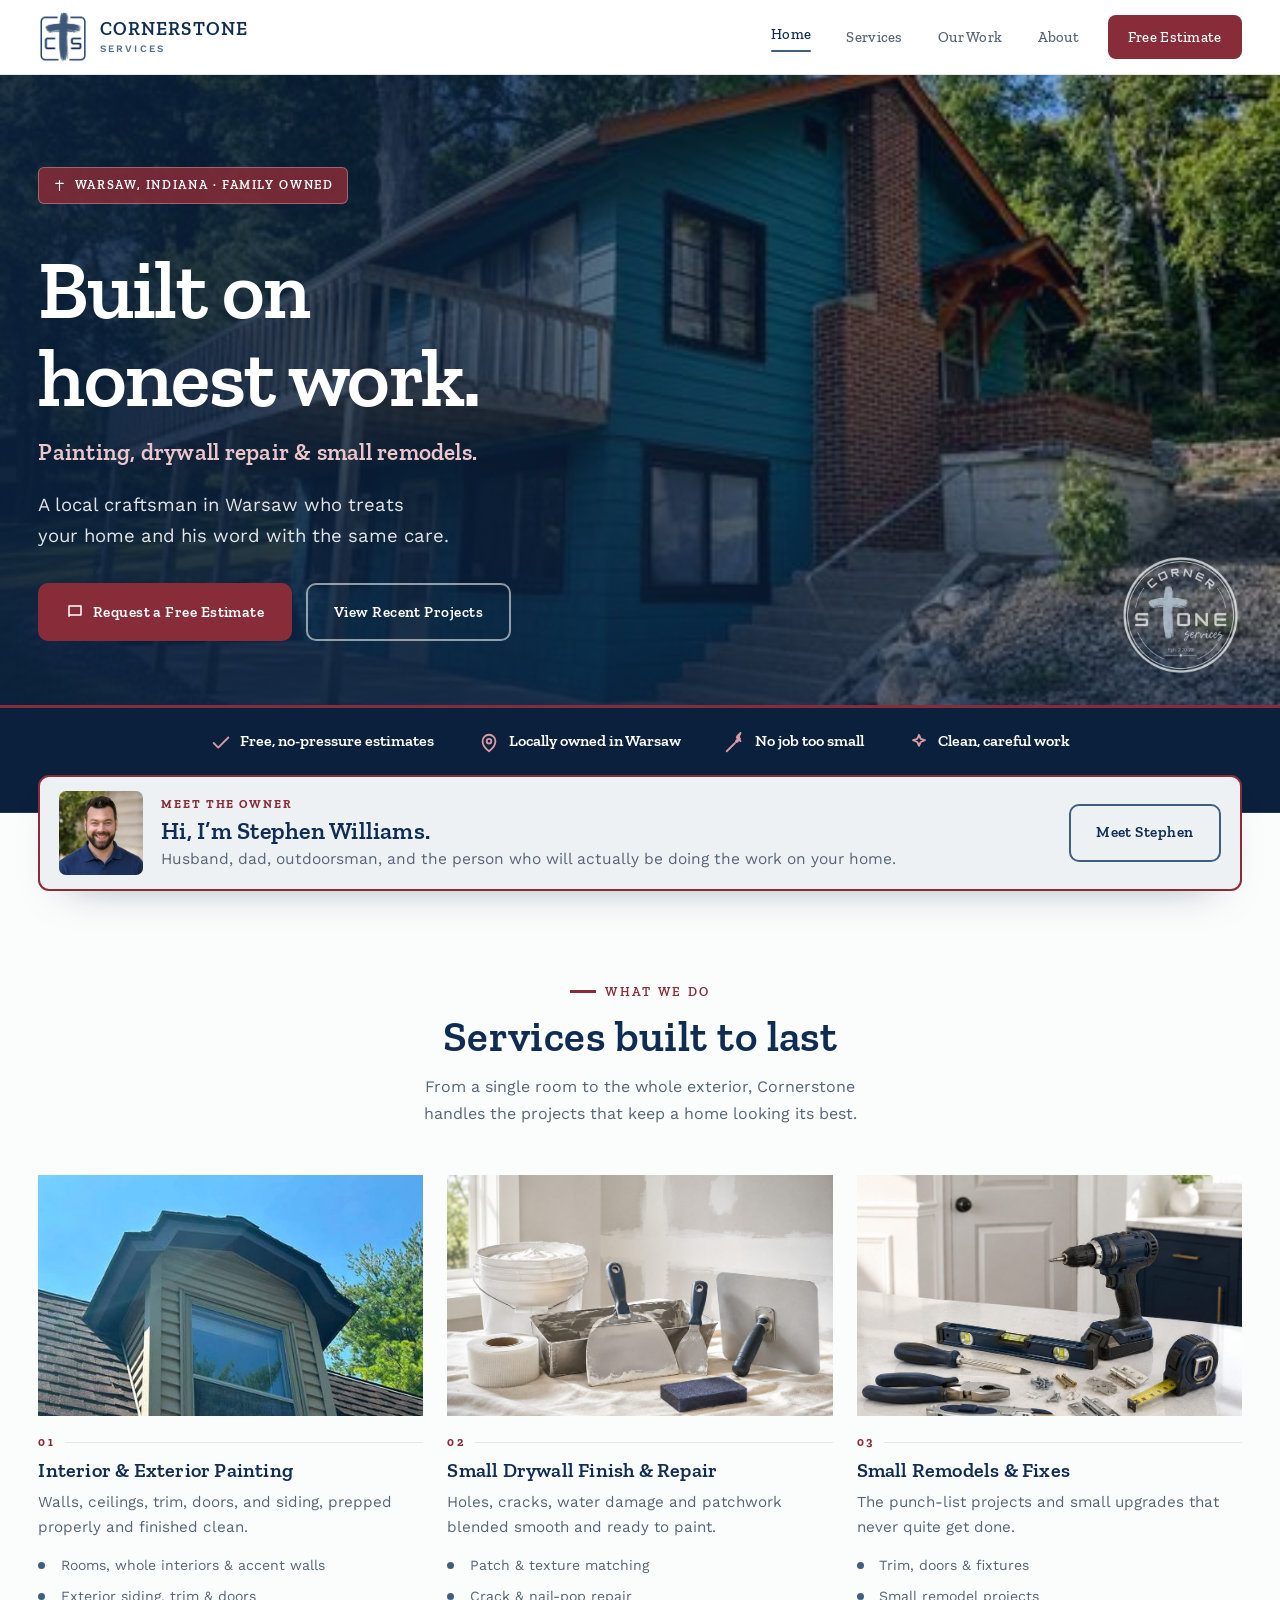
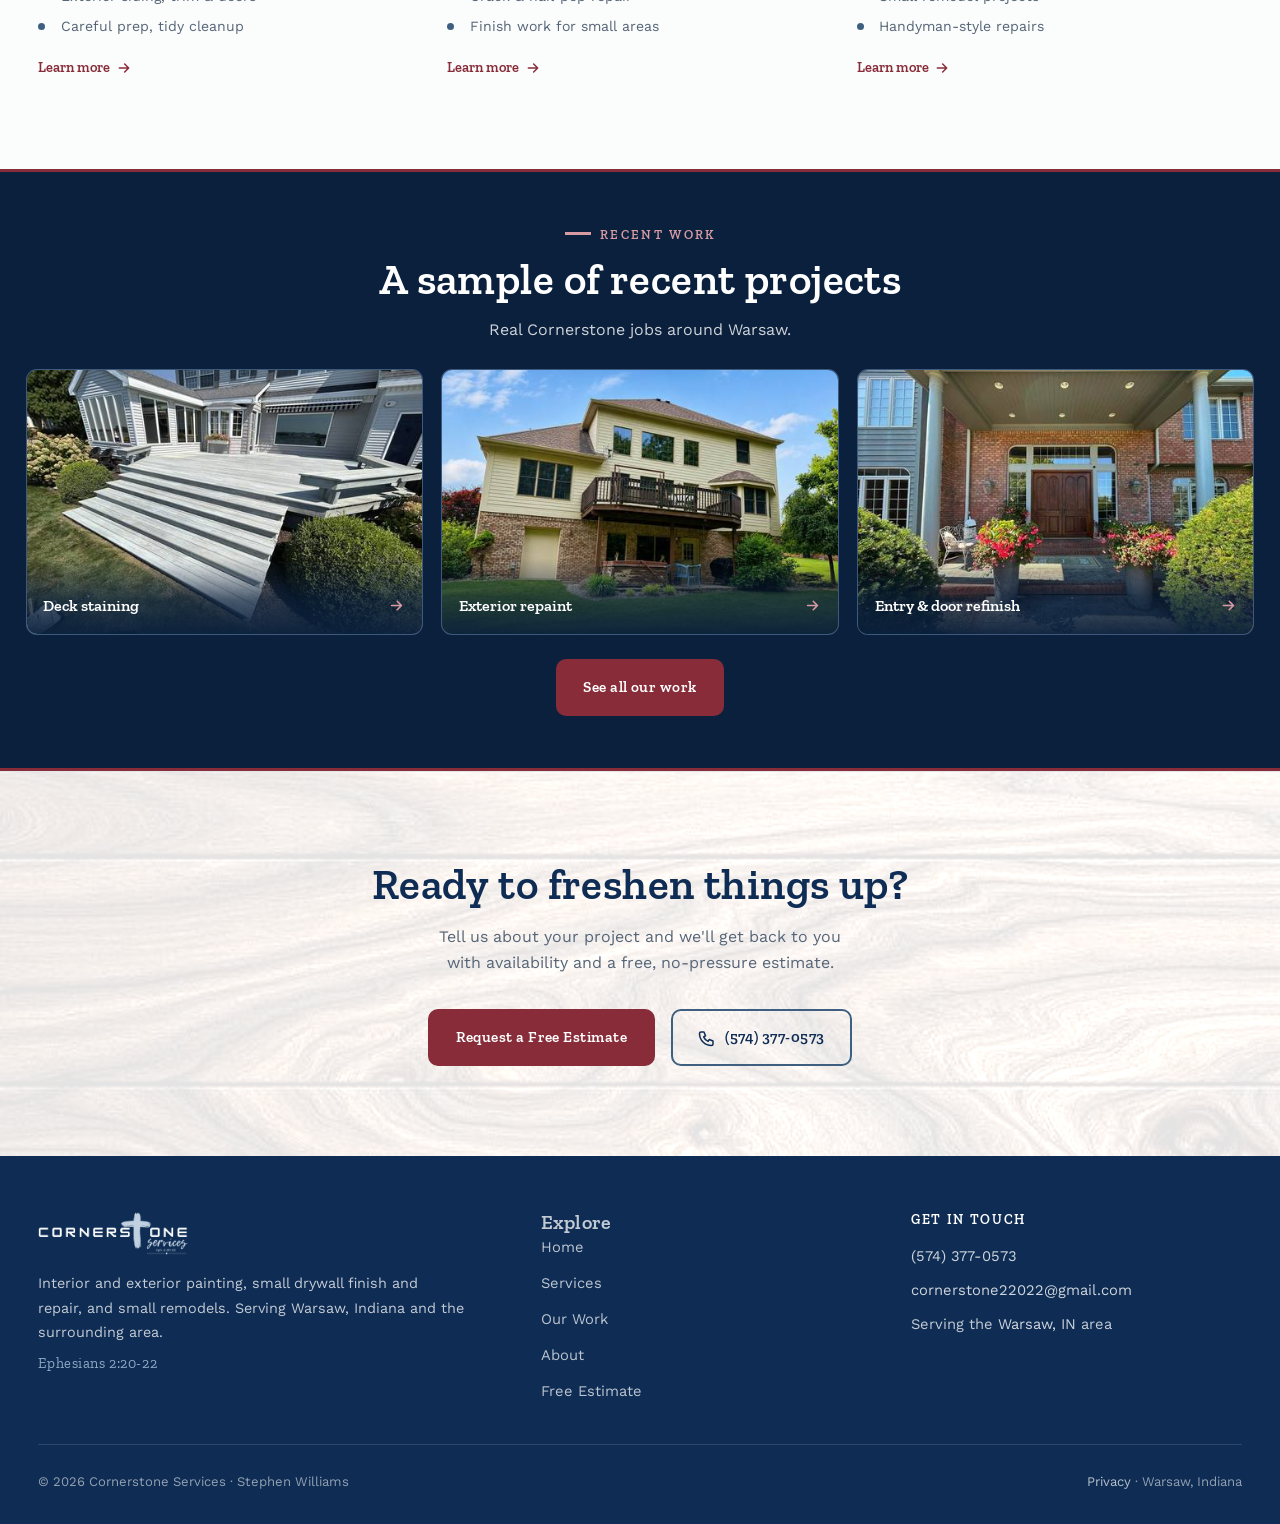
==== commit f0eefe38: "Open up the page with an editorial pass, and fix the trust strip The site had settled into one repea" ====
--- a/index.html
+++ b/index.html
@@ -21,7 +21,7 @@
 <link rel="icon" type="image/png" href="img/favicon.png?v=1">
 <link rel="preload" href="fonts/work-sans-variable.woff2" as="font" type="font/woff2" crossorigin>
 <link rel="stylesheet" href="fonts/fonts.css?v=1">
-<link rel="stylesheet" href="style.css?v=26">
+<link rel="stylesheet" href="style.css?v=37">
 <script type="application/ld+json">
 {
   "@context":"https://schema.org",
@@ -86,11 +86,6 @@
         <a href="work.html" class="btn btn-outline-light">View Recent Projects</a>
       </div>
 
-      <div class="hero-trust">
-        <span>Faith &amp; integrity</span>
-        <span>Straight answers</span>
-        <span>Work that holds up</span>
-      </div>
     </div>
   </div>
 </section>
@@ -116,10 +111,6 @@
     </div>
     <div class="owner-actions">
       <a href="about.html" class="btn btn-ghost">Meet Stephen</a>
-      <a href="tel:+15743770573" class="btn btn-ghost">
-        <svg viewBox="0 0 24 24" fill="none" stroke="currentColor" stroke-width="2" stroke-linecap="round" stroke-linejoin="round"><path d="M4 4h4l2 5-2.5 1.5a11 11 0 0 0 6 6L15 14l5 2v4a2 2 0 0 1-2 2A16 16 0 0 1 2 6a2 2 0 0 1 2-2z"/></svg>
-        (574) 377-0573
-      </a>
     </div>
   </div>
 </section>
--- a/style.css
+++ b/style.css
@@ -967,3 +967,351 @@
    also meets the 16px floor the brief asked for. */
 .page-hero .kicker{color:var(--red-light)}
 .field input,.field select,.field textarea{font-size:1rem}
+
+/* =======================================================================
+   22. EDITORIAL PASS
+   The site had settled into one repeated shape: a rounded white rectangle
+   with a border, a shadow, an icon in a tinted rounded square, and a
+   heading. Services, values, steps and the owner strip were all that same
+   object with different contents, which is the thing that reads as a
+   template rather than as somebody's business.
+
+   This section takes the boxes off and lets photography, type, thin rules
+   and space do the same work. Nothing here changes markup structure,
+   content, or the grid; it changes what the containers look like.
+
+   Deliberately left contained, because the box is doing a job there:
+   the estimate form, the lightbox, the gallery items, and the flip and
+   filter controls on the work page.
+   ======================================================================= */
+
+/* --- 22a. Hero trust row retired ---------------------------------------
+   Three claims in the hero, then four more in the strip 100px below it.
+   The markup is gone from index.html; this is a guard so a stray copy
+   pasted into another page cannot bring the duplicate layer back. */
+.hero-trust{display:none}
+
+/* --- 22b. Trust strip: an actual grid ----------------------------------
+   It was flex-wrap with a 2.6rem gap, so the four items packed by measured
+   text width: three on the first row and the fourth alone and centred
+   underneath. A grid makes the columns equal and the wrap predictable.
+   Note there was already a grid-template-columns rule for this selector in
+   the 680px block that had never applied to anything, because the
+   container was not a grid. It applies now. */
+.stats .wrap{
+  display:grid;
+  /* Equal columns across a 1320px container spread the four items so far
+     apart they stopped reading as one row. Content-width columns with a fixed
+     gap, centred as a group, keeps them together and makes the gaps between
+     them genuinely equal rather than only the column centres.
+     This only fits while the four labels are narrower than the container, so
+     it is switched on at 1024px and up. Below that the equal-column version
+     takes over, since 1fr columns let the longer labels wrap instead of
+     pushing the row off the side of the page. */
+  grid-template-columns:repeat(4,1fr);
+  justify-content:initial;
+  justify-items:center;
+  align-items:start;
+  gap:1rem 1.7rem;
+  /* The bottom padding is clearance, not taste. The owner band below is
+     pulled up 38px to overlap this navy strip on purpose, and that overlap
+     was tuned when the strip was a single flex row. Grid columns wrap the
+     longer labels onto a second line, which grew the strip and put the band
+     over the last 15px of the text. The padding puts the overlap back onto
+     empty navy. If the strip's height changes again, re-measure this. */
+  padding:1.35rem 0 3.6rem;
+}
+.stat{align-items:flex-start;gap:.55rem;line-height:1.35}
+.stat .ic{margin-top:.15rem}
+@media (min-width:1024px){
+  .stats .wrap{
+    grid-template-columns:repeat(4,auto);
+    justify-content:center;
+    gap:1rem clamp(1.9rem,3.4vw,3.25rem);
+  }
+}
+/* Below 1024 the four labels no longer fit on one line across the container.
+   Measured at 900px: they wrapped to two lines each and the gaps came out 27,
+   50 and 61, which is the uneven row this section exists to avoid. Two columns
+   from here down instead.
+   Auto columns again, not 1fr. With 1fr the pair sat at either end of the
+   container, 272px apart at 1023px and 334px on the second row, which is the
+   same sparse look in 2-up form. Auto tracks size to the widest label in each
+   column, so both rows share the same two columns and the block stays tight
+   and centred. */
+@media (min-width:521px) and (max-width:1023.98px){
+  .stats .wrap{
+    grid-template-columns:repeat(2,auto);
+    justify-content:center;
+    gap:1.1rem clamp(1.9rem,4vw,3.25rem);
+  }
+}
+/* In any 2-up layout the items start at the track edge instead of centring in
+   it. The tracks are sized by the wider label in each column, so centring left
+   the narrower second row shifted right of the first (279/258 against
+   238/238 at 1023px). Starting them aligns the two rows on a common left edge
+   and puts the four icons in two clean vertical columns, while
+   justify-content still centres the block as a whole. */
+@media (max-width:1023.98px){
+  .stats .wrap{justify-items:start}
+}
+/* Real phones keep 1fr, because auto tracks would let the two longest labels
+   push the row wider than a 353px container and there is nowhere for it to go.
+   Below this width the labels are meant to wrap. */
+@media (max-width:520px){
+  .stats .wrap{grid-template-columns:1fr 1fr;gap:1.15rem 1.2rem}
+}
+
+/* --- 22c. Header CTA in oxblood ----------------------------------------
+   The one red element in the header, so "Free Estimate" stops competing
+   with the nav links for the same navy. */
+.nav-cta{background:var(--red);box-shadow:none}
+.nav-cta:focus-visible{background:var(--red-dark)}
+
+/* --- 22d. Owner strip: deliberately NOT flattened ----------------------
+   The editorial pass squared and unboxed the rest of the page. This one
+   keeps its original treatment at Alex's request: mist ground, 2px oxblood
+   frame all the way round, rounded corners, rounded headshot, and the soft
+   drop shadow. It is the one card on the site that should still read as a
+   card, because it overlaps up into the navy trust strip and the frame is
+   what makes that overlap look deliberate.
+   Nothing is overridden here on purpose. Section 7's rules stand. */
+
+/* --- 22e. Services: the photo and the number carry it ------------------
+   Same three photos, same links, same copy, same 3-up grid. What goes is
+   the card chrome: the border, the radius, the hover lift, and the white
+   circular icon badge that floated over the bottom edge of every photo.
+   The 01/02/03 label comes off the photo corner and becomes an editorial
+   label under it, with a hairline running out to the column edge. */
+.svc-card{
+  background:transparent;
+  border:0;border-radius:0;box-shadow:none;
+  padding:0;overflow:visible;
+  /* Flex column purely to reorder: the 01 label precedes the photo in the
+     markup because it used to be positioned absolutely over the photo's top
+     corner. Now that it sits in the flow it belongs under the photo, and
+     `order` gets that without touching the HTML on two pages. */
+  display:flex;flex-direction:column;
+}
+.svc-card .svc-photo{margin:0;border-radius:0;order:-1}
+.svc-card::after{display:none}     /* the hover top-bar has no card to sit on */
+.svc-card .ic{display:none}        /* the floating badge: the template tell */
+.svc-no{
+  position:static;
+  display:flex;align-items:center;gap:.65rem;
+  background:none;color:var(--red);
+  padding:0;border-radius:0;
+  margin:1.05rem 0 .5rem;
+  font-size:.75rem;letter-spacing:.18em;
+}
+.svc-no::after{content:"";flex:1;height:1px;background:var(--line)}
+.svc-card h3{margin-bottom:.5rem}
+.svc-card ul{margin-top:.9rem}
+
+/* --- 22f. Values as field notes ----------------------------------------
+   Four solid oxblood tiles on the navy band were the loudest thing on the
+   site and made the section read as four buttons. Open columns on the same
+   navy, divided by hairlines, with a short red-light rule above each.
+   --red-light rather than --red for that rule: oxblood on navy-deep is
+   1.9:1, which is fine behind text but nearly invisible as a 2px line. */
+.sec-dark .why{
+  background:none;
+  border:0;border-radius:0;box-shadow:none;
+  padding:0 0 0 1.6rem;
+  border-left:1px solid rgba(169,192,214,.26);
+}
+.sec-dark .why:first-child{border-left:0;padding-left:0}
+.sec-dark .why::before{
+  content:"";display:block;
+  width:34px;height:2px;background:var(--red-light);
+  margin-bottom:1rem;
+}
+.sec-dark .why .ic{
+  width:auto;height:auto;
+  background:none;border-radius:0;box-shadow:none;
+  display:block;color:var(--red-light);
+  margin-bottom:.75rem;
+}
+.sec-dark .why .ic svg{width:27px;height:27px}
+.sec-dark .why h3{color:#fff;margin-bottom:.45rem}
+.sec-dark .why p{color:#C8D8E8}   /* was --red-cream, which was for the red tiles */
+
+/* --- 22g. Process as a row, not four units -----------------------------
+   The circles stay: on a four-step process they are a genuine position
+   marker, not decoration. What goes is the drop shadow under each one, the
+   green second step, and the centred text, which left four floating
+   columns with nothing tying them together. Left-aligned against a
+   hairline reads as one row that runs left to right. */
+.steps{gap:1.4rem 0}
+.step{text-align:left;padding:0 1.5rem;border-left:1px solid var(--line)}
+.step:first-child{border-left:0;padding-left:0}
+.step .n{
+  width:44px;height:44px;font-size:1.1rem;
+  margin:0 0 .8rem;box-shadow:none;
+  background:var(--ink);
+}
+.step:nth-child(1) .n{background:var(--red)}
+.step:nth-child(2) .n{background:var(--ink);box-shadow:none}
+.step:nth-child(3) .n{background:var(--ink)}
+.step:nth-child(4) .n{background:var(--ink)}
+
+/* --- 22h. Work page: touch-sized flip control --------------------------
+   It was 27px tall, well under the 44px touch target minimum, and it is
+   the control the whole before/after feature depends on. */
+@media (hover:none),(max-width:680px){
+  .flip-toggle{
+    min-height:44px;padding:.6rem 1rem;font-size:.78rem;
+    bottom:.6rem;right:.6rem;
+  }
+  .flip-toggle svg{width:16px;height:16px}
+}
+
+/* --- 22i. Responsive for the sections above ----------------------------
+   Dividers have to follow the column count. In a 2-up grid the third item
+   starts a new row, so resetting only :first-child leaves it with a left
+   rule hanging off the row start. Each breakpoint resets the item that is
+   actually first in its row. */
+@media (max-width:960px){
+  .sec-dark .why:nth-child(odd){border-left:0;padding-left:0}
+  .step:nth-child(odd){border-left:0;padding-left:0}
+}
+@media (max-width:680px){
+  /* Values stack, so the dividers turn horizontal. */
+  .sec-dark .why{
+    border-left:0;padding-left:0;
+    border-top:1px solid rgba(169,192,214,.26);
+    padding-top:1.5rem;
+  }
+  .sec-dark .why:first-child{border-top:0;padding-top:0}
+  .sec-dark .why::before{margin-bottom:.85rem}
+
+  /* Process goes 2x2 rather than one long scroll of four. */
+  .steps{grid-template-columns:1fr 1fr;gap:1.6rem 1.2rem}
+  .step{padding:0 0 0 1.1rem}
+  .step:nth-child(odd){border-left:0;padding-left:0}
+  .step .n{width:40px;height:40px;font-size:1rem;margin-bottom:.6rem}
+  .step h3{font-size:.98rem}
+  .step p{font-size:.85rem}
+
+  /* Clearance only. The column count is handled by the two blocks above, and
+     setting 1fr here as well pinned the pair to the left edge between 600 and
+     680px while leaving 97px empty on the right. The band below overlaps by
+     24px at this size rather than 38px, so it needs less room, but two rows of
+     labels are taller than one. */
+  .stats .wrap{padding-bottom:2.9rem}
+}
+
+/* --- 22j. Two contrast failures found in review ------------------------
+   Both pre-date this pass; the audit that caught them walks composited
+   colors rather than declared ones.
+     .footer-verse  --green #6E8CA8 on footer navy = 3.92:1 at 14.4px.
+                    #8FA9C4 is the same blue-grey a shade up: 5.67:1, and
+                    a scripture reference should stay quiet, so the smallest
+                    lift that passes is the right one rather than white.
+     .form-note     --ink-faint #8492A1 on white = 3.18:1 at 12.8px. This is
+                    the line that promises not to share someone's details,
+                    directly under the form, so it needs to be readable.
+                    --ink-soft is 5.96:1. */
+.footer-verse{color:#8FA9C4}
+.form-note{color:var(--ink-soft)}
+
+/* Hover states for the editorial surfaces. Kept out of the blocks above so
+   the touch-neutralising rules later in the file still win. */
+@media (hover:hover){
+  .nav-cta:hover{background:var(--red-dark) !important}
+  .svc-card:hover{transform:none;box-shadow:none;border-color:transparent}
+}
+
+/* --- 20. Light-mode lock: the forced-dark override ----------------------
+   The two <meta> tags and `color-scheme: light only` in :root are only two
+   thirds of the lock. iOS Safari's auto-dark (and Chrome's forced-dark on
+   Android) still rewrite backgrounds on elements the UA thinks are unstyled,
+   which produces dark-on-dark text on exactly the surfaces that inherit
+   rather than declare. This block pins them.
+
+   Rule for anyone adding a background class later: if the new surface is
+   meant to be DARK, add it to the protected list below, or this block's
+   !important will flatten it to paper. */
+@media (prefers-color-scheme: dark){
+  :root{color-scheme:light only !important}
+  html,body{background:var(--paper) !important;color:var(--ink) !important}
+
+  /* Light surfaces, held light */
+  .nav,.nav-links,
+  .form-card,.contact-row,.panel,
+  .gallery-filters button,
+  .cta-ribbon,
+  .btn-white,.cta-ribbon .btn-white{
+    background-color:#fff !important;color:var(--ink) !important;
+  }
+  .owner-strip .wrap,.faith-quote,.contact-row .ic{
+    background-color:var(--mist) !important;color:var(--ink) !important;
+  }
+  .band{background:linear-gradient(180deg,#E9EEF5 0%,#EEF2F7 100%) !important}
+  .tint{background:linear-gradient(180deg,#F0F4F8 0%,#F4F7FB 100%) !important}
+  .tint-green{background:linear-gradient(180deg,#EEF2F7 0%,#F4F7FB 100%) !important}
+  .field input,.field select,.field textarea{
+    background:var(--paper) !important;color:var(--ink) !important;
+  }
+  .field input:focus,.field select:focus,.field textarea:focus{background:#fff !important}
+  .form-error{background:#fdecec !important}
+
+  /* Surfaces that are dark ON PURPOSE, re-asserted.
+     Split by which navy they actually compute to in light mode, measured
+     rather than assumed: the theme layer moved .hero, .sec-dark and .stats
+     onto --navy-deep after the base rules put them on --ink. */
+  .page-hero,.footer,.good-to-know,
+  .work-card,.reel-col .reel-media,.reel-col .reel-media video,
+  .gallery-filters button.active{
+    background-color:var(--ink) !important;
+  }
+  .hero,.sec-dark,.stats,.work-3up-band{background-color:var(--navy-deep) !important}
+  .btn-primary{background-color:var(--blue) !important}
+  .btn-red,.nav-cta,.lightbox-flip,.step:nth-child(1) .n,
+  .reel-col .reel-media::after{background-color:var(--red) !important}
+  .step .n{background-color:var(--ink) !important}
+  .step:nth-child(1) .n{background-color:var(--red) !important}
+
+  /* The editorial pass took the fill off these two: they are now type and
+     rules on the section's own ground, so forcing a background back on
+     would re-box exactly what section 22 opened up. */
+  .svc-card,.svc-card .ic,.sec-dark .why{background:none !important}
+  .svc-no{background:none !important;color:var(--red) !important}
+  .cta-ribbon.is-blue,body.cta-blue .cta-ribbon{
+    background:linear-gradient(120deg,var(--blue),var(--blue-deep)) !important;
+  }
+
+  /* Text sitting on those dark surfaces */
+  .hero,.hero h1,.hero p,.page-hero,.page-hero h1,.page-hero p,
+  .sec-dark,.sec-dark h2,.sec-dark h3,.sec-dark p,
+  .footer,.footer a,.footer p:not(.footer-verse),.good-to-know,.good-to-know li,
+  .stats,.stats *,.work-card,.work-label,
+  .nav-cta,.btn-primary,.btn-red,.lightbox-flip,.step .n{
+    color:#fff !important;
+  }
+  .sec-dark .why h3{color:#fff !important}
+  .sec-dark .why p{color:#C8D8E8 !important}
+  .sec-dark .why .ic{color:var(--red-light) !important}
+  .page-hero .kicker{color:var(--red-light) !important}
+}
+
+/* --- 21. Print ----------------------------------------------------------
+   People do print a contractor's contact and estimate pages. Drop the
+   chrome, drop the video and decorative art, put ink on white, and spell
+   out link targets since a printed href is otherwise lost. */
+@media print{
+  *{background:transparent !important;color:#000 !important;box-shadow:none !important}
+  body{font-size:11pt;line-height:1.45}
+  .nav,.nav-toggle,.nav-overlay,.nav-links,.nav-cta,
+  .hero::after,.reel-col,.lightbox,.cta-ribbon,
+  .work-3up-band,.gallery-filters,.flip-toggle,.back-link{display:none !important}
+  .hero,.page-hero{min-height:0 !important;padding:0 0 1rem !important}
+  .hero h1,.page-hero h1{font-size:20pt}
+  h2{font-size:15pt}
+  h1,h2,h3{page-break-after:avoid}
+  img{max-width:55% !important;page-break-inside:avoid}
+  .wrap{width:100% !important;max-width:none !important}
+  section,.svc-card,.contact-row,.panel{page-break-inside:avoid;border-color:#999 !important}
+  a[href^="http"]::after,a[href^="mailto:"]::after{content:" (" attr(href) ")";font-size:9pt;word-break:break-all}
+  .footer{border-top:1px solid #999;padding-top:.6rem}
+}
